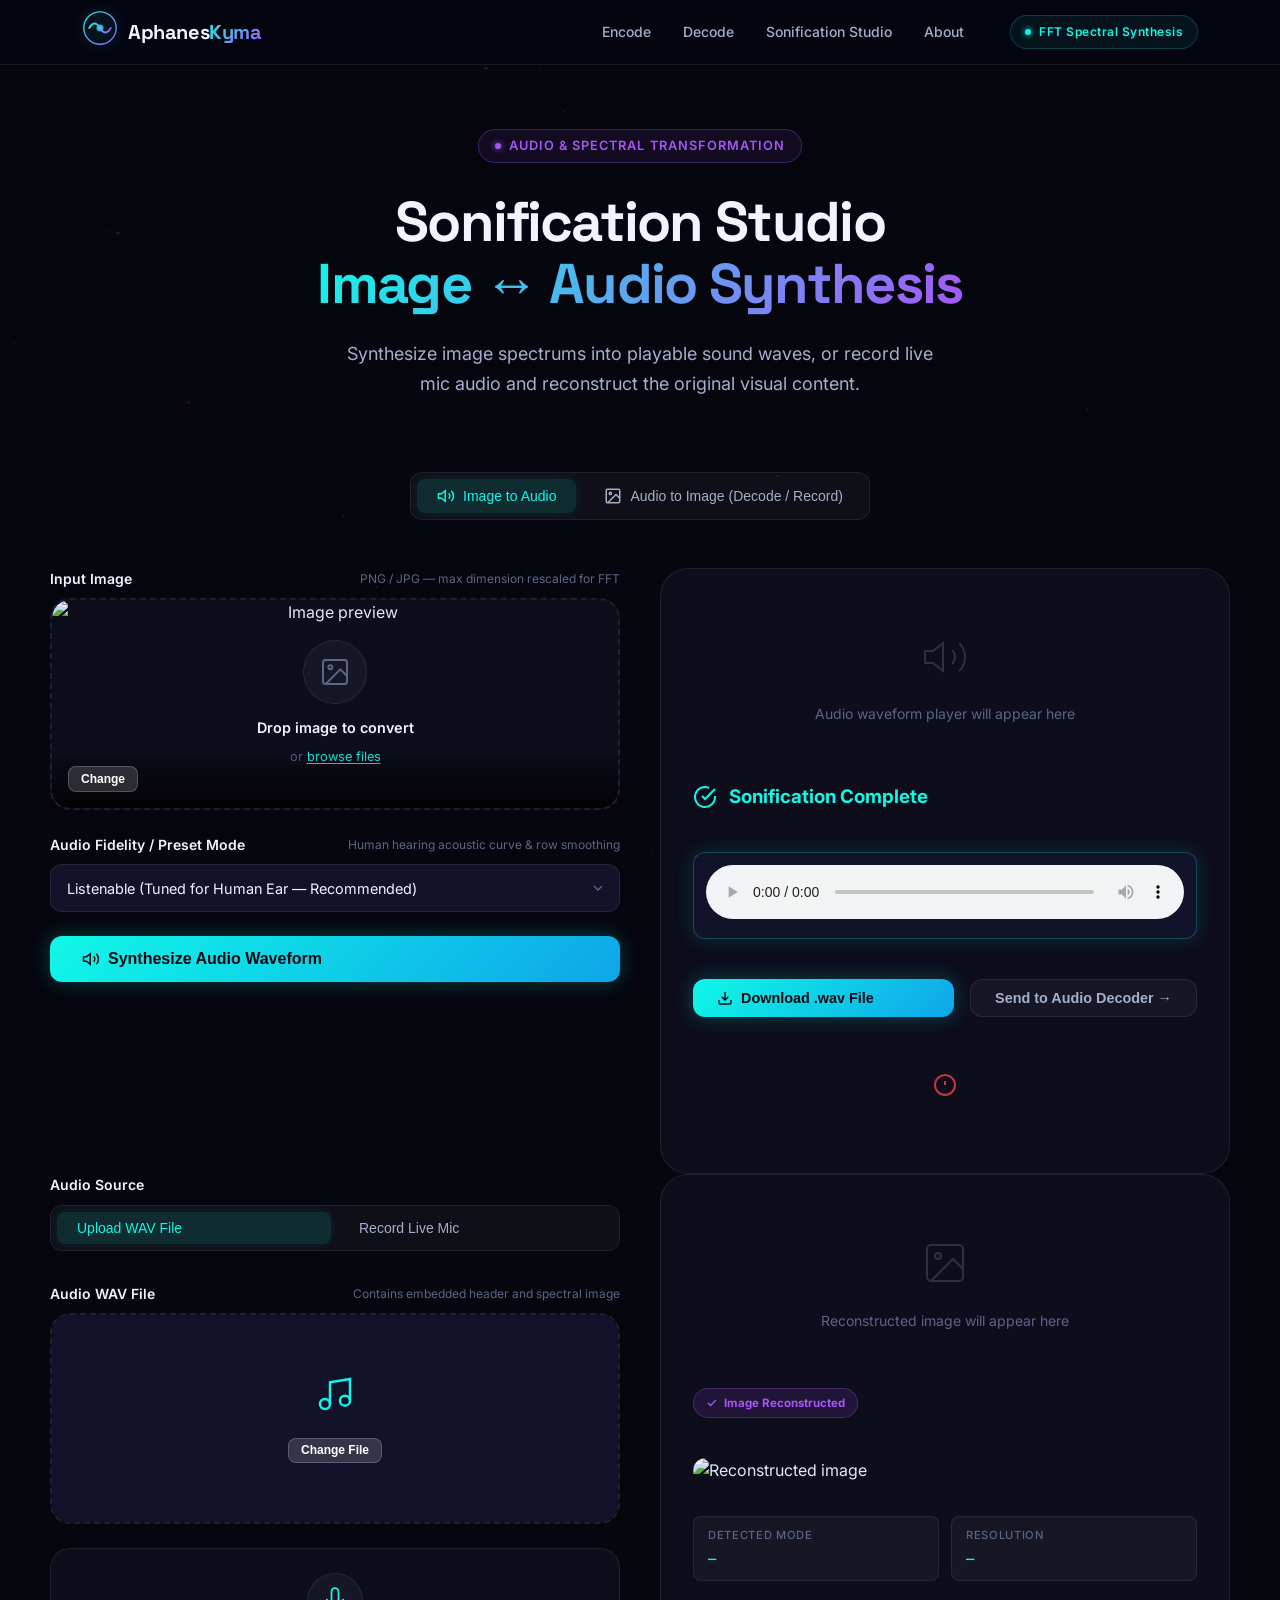
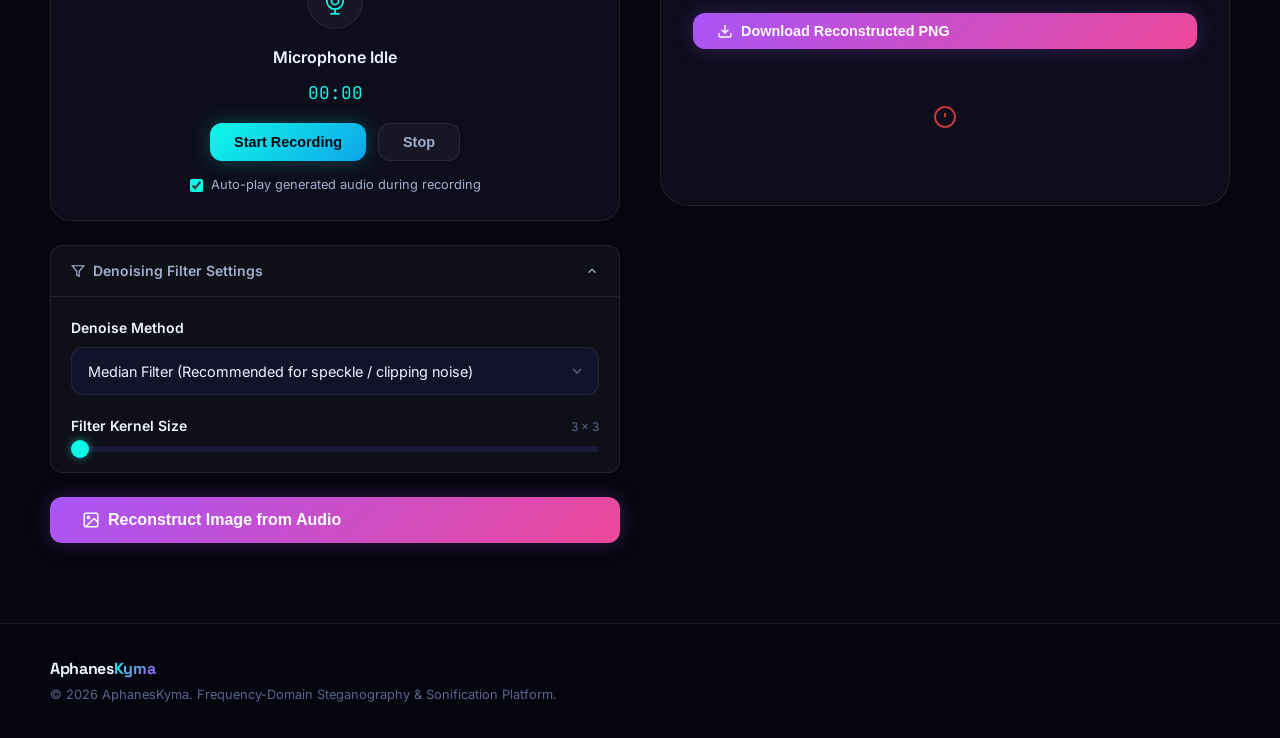
==== ui/sonification.html @ bf72fce4 "audio capture" ====
<!DOCTYPE html>
<html lang="en">
<head>
  <meta charset="UTF-8" />
  <meta name="viewport" content="width=device-width, initial-scale=1.0" />
  <title>AphanesKyma — Sonification Studio</title>
  <meta name="description" content="AphanesKyma Sonification Studio: Convert images to audio waveforms and reconstruct visual images from recorded or uploaded audio signals using spectral FFT." />
  <link rel="preconnect" href="https://fonts.googleapis.com" />
  <link rel="preconnect" href="https://fonts.gstatic.com" crossorigin />
  <link href="https://fonts.googleapis.com/css2?family=Inter:wght@300;400;500;600;700&family=Space+Grotesk:wght@400;500;600;700&family=JetBrains+Mono:wght@400;500&display=swap" rel="stylesheet" />
  <link rel="stylesheet" href="style.css" />
</head>
<body>

  <!-- ── Animated background canvas ── -->
  <canvas id="bg-canvas" aria-hidden="true"></canvas>

  <!-- ── Header / Nav ── -->
  <header class="site-header" role="banner">
    <div class="header-inner">
      <a href="index.html" class="brand" aria-label="AphanesKyma Home">
        <div class="brand-icon" aria-hidden="true">
          <svg viewBox="0 0 40 40" fill="none" xmlns="http://www.w3.org/2000/svg">
            <circle cx="20" cy="20" r="18" stroke="url(#grad1)" stroke-width="1.5"/>
            <path d="M8 20 Q14 10 20 20 Q26 30 32 20" stroke="url(#grad2)" stroke-width="2" stroke-linecap="round"/>
            <circle cx="20" cy="20" r="4" fill="url(#grad1)" opacity="0.9"/>
            <circle cx="20" cy="20" r="2" fill="#0ff8e7" opacity="0.6"/>
            <defs>
              <linearGradient id="grad1" x1="0" y1="0" x2="40" y2="40" gradientUnits="userSpaceOnUse">
                <stop offset="0%" stop-color="#0ff8e7"/>
                <stop offset="100%" stop-color="#a855f7"/>
              </linearGradient>
              <linearGradient id="grad2" x1="8" y1="20" x2="32" y2="20" gradientUnits="userSpaceOnUse">
                <stop offset="0%" stop-color="#0ff8e7"/>
                <stop offset="100%" stop-color="#a855f7"/>
              </linearGradient>
            </defs>
          </svg>
        </div>
        <span class="brand-name">Aphanes<span class="brand-accent">Kyma</span></span>
      </a>

      <nav class="nav-links" role="navigation" aria-label="Primary navigation">
        <a href="index.html#encode-section" id="nav-encode" class="nav-link">Encode</a>
        <a href="index.html#decode-section" id="nav-decode" class="nav-link">Decode</a>
        <a href="sonification.html" id="nav-convert" class="nav-link active">Sonification Studio</a>
        <a href="index.html#about-section" id="nav-about" class="nav-link">About</a>
      </nav>

      <div class="header-badge" aria-label="Audio engine badge">
        <span class="badge-dot" aria-hidden="true"></span>
        FFT Spectral Synthesis
      </div>
    </div>
  </header>

  <main id="main-content">

    <!-- ═══════════════════════════════════════
         HERO
    ═══════════════════════════════════════ -->
    <section class="hero-section" style="min-height: 40vh; padding: 4rem 2rem 2rem;">
      <div class="hero-content">
        <div class="hero-eyebrow">
          <span class="eyebrow-dot" aria-hidden="true"></span>
          Audio &amp; Spectral Transformation
        </div>
        <h1 class="hero-title" style="font-size: clamp(2rem, 5vw, 3.5rem);">
          Sonification Studio<br/>
          <span class="hero-title-gradient">Image <span style="font-family: sans-serif;">&harr;</span> Audio Synthesis</span>
        </h1>
        <p class="hero-subtitle" style="margin-bottom: 1.5rem;">
          Synthesize image spectrums into playable sound waves, or record live mic audio and reconstruct the original visual content.
        </p>
      </div>
    </section>

    <!-- ═══════════════════════════════════════
         STUDIO SECTION
    ═══════════════════════════════════════ -->
    <section class="studio-section" style="padding-top: 1rem;">
      <div class="section-container">
        
        <!-- Mode Tabs -->
        <div class="payload-switcher" role="tablist" aria-label="Sonification Mode" style="margin: 0 auto 3rem auto;">
          <button id="tab-img2audio" class="payload-tab active" role="tab" aria-selected="true" aria-controls="pane-img2audio">
            <svg width="18" height="18" viewBox="0 0 24 24" fill="none" stroke="currentColor" stroke-width="2" aria-hidden="true"><polygon points="11 5 6 9 2 9 2 15 6 15 11 19 11 5"/><path d="M15.54 8.46a5 5 0 0 1 0 7.07"/><path d="M19.07 4.93a10 10 0 0 1 0 14.14"/></svg>
            Image to Audio
          </button>
          <button id="tab-audio2img" class="payload-tab" role="tab" aria-selected="false" aria-controls="pane-audio2img">
            <svg width="18" height="18" viewBox="0 0 24 24" fill="none" stroke="currentColor" stroke-width="2" aria-hidden="true"><rect x="3" y="3" width="18" height="18" rx="2" ry="2"/><circle cx="8.5" cy="8.5" r="1.5"/><polyline points="21 15 16 10 5 21"/></svg>
            Audio to Image (Decode / Record)
          </button>
        </div>

        <!-- ═══════════════════════════════════════
             PANE 1: IMAGE TO AUDIO
        ═══════════════════════════════════════ -->
        <div id="pane-img2audio" class="payload-pane active">
          <div class="studio-grid">
            
            <!-- Left Inputs -->
            <div class="studio-inputs">
              <div class="field-group">
                <label class="field-label" for="son-image-input">
                  Input Image
                  <span class="field-hint">PNG / JPG — max dimension rescaled for FFT</span>
                </label>
                <div class="drop-zone" id="son-image-zone" role="button" tabindex="0">
                  <input type="file" id="son-image-input" accept="image/*" class="drop-input" aria-hidden="true" />
                  <div class="drop-idle" id="son-image-idle">
                    <div class="drop-icon">
                      <svg width="32" height="32" viewBox="0 0 24 24" fill="none" stroke="currentColor" stroke-width="1.5"><rect x="3" y="3" width="18" height="18" rx="2" ry="2"/><circle cx="8.5" cy="8.5" r="1.5"/><polyline points="21 15 16 10 5 21"/></svg>
                    </div>
                    <p class="drop-text">Drop image to convert</p>
                    <p class="drop-subtext">or <span class="drop-link">browse files</span></p>
                  </div>
                  <div class="drop-preview" id="son-image-preview" hidden>
                    <img id="son-image-img" alt="Image preview" />
                    <div class="preview-overlay">
                      <button class="preview-change" id="son-image-change" type="button">Change</button>
                      <div class="preview-info" id="son-image-info"></div>
                    </div>
                  </div>
                </div>
              </div>

              <!-- Preset selection dropdown -->
              <div class="field-group">
                <label class="field-label" for="son-audio-mode">
                  Audio Fidelity / Preset Mode
                  <span class="field-hint">Human hearing acoustic curve &amp; row smoothing</span>
                </label>
                <div class="select-wrapper">
                  <select id="son-audio-mode" class="field-select">
                    <option value="listenable" selected>Listenable (Tuned for Human Ear — Recommended)</option>
                    <option value="fidelity">Fidelity (Exact raw frequencies, higher noise)</option>
                    <option value="balanced">Balanced (Slight psychoacoustic smoothing)</option>
                    <option value="very_listenable">Very Listenable (Maximum smooth tone)</option>
                  </select>
                  <svg class="select-arrow" width="16" height="16" viewBox="0 0 24 24" fill="none" stroke="currentColor" stroke-width="2" aria-hidden="true"><polyline points="6 9 12 15 18 9"/></svg>
                </div>
              </div>

              <button class="btn btn-primary btn-large" id="son-encode-btn" type="button">
                <svg width="18" height="18" viewBox="0 0 24 24" fill="none" stroke="currentColor" stroke-width="2" aria-hidden="true"><polygon points="11 5 6 9 2 9 2 15 6 15 11 19 11 5"/><path d="M15.54 8.46a5 5 0 0 1 0 7.07"/><path d="M19.07 4.93a10 10 0 0 1 0 14.14"/></svg>
                Synthesize Audio Waveform
              </button>
            </div>

            <!-- Right Output -->
            <div class="studio-output">
              <div class="output-card" id="son-encode-card">
                <div class="output-placeholder" id="son-encode-placeholder">
                  <div class="placeholder-icon">
                    <svg width="48" height="48" viewBox="0 0 24 24" fill="none" stroke="currentColor" stroke-width="1" opacity="0.4"><polygon points="11 5 6 9 2 9 2 15 6 15 11 19 11 5"/><path d="M15.54 8.46a5 5 0 0 1 0 7.07"/><path d="M19.07 4.93a10 10 0 0 1 0 14.14"/></svg>
                  </div>
                  <p>Audio waveform player will appear here</p>
                </div>

                <div class="encode-result" id="son-encode-result" hidden style="width: 100%;">
                  <div class="success-header">
                    <svg class="success-icon" width="24" height="24" viewBox="0 0 24 24" fill="none" stroke="currentColor" stroke-width="2"><path d="M22 11.08V12a10 10 0 1 1-5.93-9.14"/><polyline points="22 4 12 14.01 9 11.01"/></svg>
                    <h3>Sonification Complete</h3>
                  </div>

                  <div class="audio-player-wrapper" style="margin: 1.5rem 0;">
                    <audio id="son-audio-player" controls style="width: 100%; outline: none; border-radius: 8px;"></audio>
                  </div>

                  <div style="display: flex; gap: 1rem; flex-wrap: wrap;">
                    <button class="btn btn-primary" id="son-audio-download" type="button" style="flex: 1;">
                      <svg width="16" height="16" viewBox="0 0 24 24" fill="none" stroke="currentColor" stroke-width="2"><path d="M21 15v4a2 2 0 0 1-2 2H5a2 2 0 0 1-2-2v-4"/><polyline points="7 10 12 15 17 10"/><line x1="12" y1="15" x2="12" y2="3"/></svg>
                      Download .wav File
                    </button>
                    <button class="btn btn-ghost" id="son-send-to-decode" type="button">
                      Send to Audio Decoder &rarr;
                    </button>
                  </div>
                </div>

                <div class="encode-error" id="son-encode-error" hidden role="alert">
                  <svg width="24" height="24" viewBox="0 0 24 24" fill="none" stroke="currentColor" stroke-width="2"><circle cx="12" cy="12" r="10"/><line x1="12" y1="8" x2="12" y2="12"/><line x1="12" y1="16" x2="12.01" y2="16"/></svg>
                  <p id="son-encode-error-msg"></p>
                </div>
              </div>
            </div>

          </div>
        </div>


        <!-- ═══════════════════════════════════════
             PANE 2: AUDIO TO IMAGE (DECODE & RECORD)
        ═══════════════════════════════════════ -->
        <div id="pane-audio2img" class="payload-pane" hidden>
          <div class="studio-grid">
            
            <!-- Left Inputs -->
            <div class="studio-inputs">
              
              <!-- Source Selection (File Upload vs Live Mic Record) -->
              <div class="field-group">
                <label class="field-label">Audio Source</label>
                <div class="payload-switcher" style="width: 100%; margin-bottom: 0.5rem;">
                  <button id="src-tab-file" class="payload-tab active" type="button" style="flex: 1;">Upload WAV File</button>
                  <button id="src-tab-mic" class="payload-tab" type="button" style="flex: 1;">Record Live Mic</button>
                </div>
              </div>

              <!-- Sub-pane: WAV File Upload -->
              <div id="src-pane-file" class="field-group">
                <label class="field-label" for="son-wav-input">
                  Audio WAV File
                  <span class="field-hint">Contains embedded header and spectral image</span>
                </label>
                <div class="drop-zone" id="son-wav-zone" role="button" tabindex="0">
                  <input type="file" id="son-wav-input" accept="audio/wav,audio/x-wav,audio/*" class="drop-input" aria-hidden="true" />
                  <div class="drop-idle" id="son-wav-idle">
                    <div class="drop-icon">
                      <svg width="32" height="32" viewBox="0 0 24 24" fill="none" stroke="currentColor" stroke-width="1.5"><path d="M9 18V5l12-2v13"/><circle cx="6" cy="18" r="3"/><circle cx="18" cy="16" r="3"/></svg>
                    </div>
                    <p class="drop-text">Drop WAV audio file here</p>
                    <p class="drop-subtext">or <span class="drop-link">browse files</span></p>
                  </div>
                  <div class="drop-preview" id="son-wav-preview" hidden style="justify-content: center; align-items: center; background: var(--bg-2);">
                    <div style="text-align: center; padding: 1.5rem;">
                      <svg width="40" height="40" viewBox="0 0 24 24" fill="none" stroke="var(--teal)" stroke-width="1.5"><path d="M9 18V5l12-2v13"/><circle cx="6" cy="18" r="3"/><circle cx="18" cy="16" r="3"/></svg>
                      <p id="son-wav-info" style="font-size: 0.9rem; font-weight: 600; margin-top: 0.5rem; color: var(--text-1);"></p>
                      <button class="preview-change" id="son-wav-change" type="button" style="margin-top: 0.5rem;">Change File</button>
                    </div>
                  </div>
                </div>
              </div>

              <!-- Sub-pane: Live Mic Recorder -->
              <div id="src-pane-mic" class="field-group" hidden>
                <div class="studio-panel" style="background: var(--bg-1); border: 1px solid var(--border); padding: 1.5rem; border-radius: var(--radius-lg); text-align: center;">
                  <div class="mic-status-icon" id="mic-status-icon" style="width: 56px; height: 56px; border-radius: 50%; background: var(--surface); border: 1px solid var(--border); margin: 0 auto 1rem; display: flex; align-items: center; justify-content: center; color: var(--teal);">
                    <svg width="28" height="28" viewBox="0 0 24 24" fill="none" stroke="currentColor" stroke-width="1.5"><path d="M12 1a3 3 0 0 0-3 3v8a3 3 0 0 0 6 0V4a3 3 0 0 0-3-3z"/><path d="M19 10v2a7 7 0 0 1-14 0v-2"/><line x1="12" y1="19" x2="12" y2="23"/><line x1="8" y1="23" x2="16" y2="23"/></svg>
                  </div>
                  <h4 id="mic-status-text" style="color: var(--text-1); font-size: 1rem; font-weight: 600;">Microphone Idle</h4>
                  <p id="mic-timer-text" style="font-family: 'JetBrains Mono', monospace; color: var(--teal); font-size: 1.1rem; margin: 0.5rem 0 1rem;">00:00</p>
                  
                  <div style="display: flex; gap: 0.75rem; justify-content: center; flex-wrap: wrap;">
                    <button class="btn btn-primary" id="btn-mic-record" type="button">Start Recording</button>
                    <button class="btn btn-ghost" id="btn-mic-stop" type="button" disabled>Stop</button>
                  </div>
                  
                  <label style="font-size: 0.8rem; color: var(--text-2); display: flex; align-items: center; gap: 0.5rem; justify-content: center; margin-top: 0.875rem; cursor: pointer;">
                    <input type="checkbox" id="chk-auto-play-source" checked style="accent-color: var(--teal);" />
                    Auto-play generated audio during recording
                  </label>
                  
                  <div id="mic-playback-wrap" hidden style="margin-top: 1.25rem;">
                    <p style="font-size: 0.8rem; color: var(--text-2); margin-bottom: 0.5rem;">Recorded Audio Preview:</p>
                    <audio id="mic-audio-preview" controls style="width: 100%; outline: none; border-radius: 8px;"></audio>

                    <!-- Audio Trimmer Controls -->
                    <div class="trimmer-panel" id="mic-trimmer-panel" style="margin-top: 1rem; background: var(--bg-2); border: 1px solid var(--border); border-radius: var(--radius-md); padding: 1rem; text-align: left;">
                      <div style="display: flex; justify-content: space-between; align-items: center; margin-bottom: 0.75rem;">
                        <span style="font-size: 0.85rem; font-weight: 600; color: var(--teal); display: flex; align-items: center; gap: 0.4rem;">
                          <svg width="14" height="14" viewBox="0 0 24 24" fill="none" stroke="currentColor" stroke-width="2"><circle cx="6" cy="6" r="3"/><circle cx="6" cy="18" r="3"/><line x1="20" y1="4" x2="8.12" y2="15.88"/><line x1="14.47" y1="14.48" x2="20" y2="20"/><line x1="8.12" y1="8.12" x2="12" y2="12"/></svg>
                          Audio Trimmer
                        </span>
                        <span id="trim-duration-badge" style="font-family: 'JetBrains Mono', monospace; font-size: 0.75rem; color: var(--text-2);">0.00s trimmed</span>
                      </div>

                      <div class="field-group" style="margin-bottom: 0.75rem;">
                        <label class="field-label" style="font-size: 0.75rem;">
                          Start Cutoff
                          <span class="field-hint" id="trim-start-display">0.00s</span>
                        </label>
                        <input type="range" id="trim-start-range" class="field-range" min="0" max="10" step="0.05" value="0" />
                      </div>

                      <div class="field-group">
                        <label class="field-label" style="font-size: 0.75rem;">
                          End Cutoff
                          <span class="field-hint" id="trim-end-display">0.00s</span>
                        </label>
                        <input type="range" id="trim-end-range" class="field-range" min="0" max="10" step="0.05" value="0" />
                      </div>
                    </div>
                  </div>
                </div>
              </div>

              <!-- Denoise settings -->
              <details class="advanced-panel" id="denoise-advanced" open>
                <summary class="advanced-toggle">
                  <svg width="14" height="14" viewBox="0 0 24 24" fill="none" stroke="currentColor" stroke-width="2"><polygon points="22 3 2 3 10 12.46 10 19 14 21 14 12.46 22 3"/></svg>
                  Denoising Filter Settings
                  <svg class="chevron" width="14" height="14" viewBox="0 0 24 24" fill="none" stroke="currentColor" stroke-width="2"><polyline points="6 9 12 15 18 9"/></svg>
                </summary>
                <div class="advanced-body">
                  <div class="field-group">
                    <label class="field-label" for="son-denoise-method">Denoise Method</label>
                    <div class="select-wrapper">
                      <select id="son-denoise-method" class="field-select">
                        <option value="median" selected>Median Filter (Recommended for speckle / clipping noise)</option>
                        <option value="spectral">2D DFT Spectral Low-Pass (Keeps low frequencies)</option>
                        <option value="blur">Box Blur (Averages neighbor pixels)</option>
                        <option value="none">None (Passthrough raw spectrum)</option>
                      </select>
                      <svg class="select-arrow" width="16" height="16" viewBox="0 0 24 24" fill="none" stroke="currentColor" stroke-width="2"><polyline points="6 9 12 15 18 9"/></svg>
                    </div>
                  </div>

                  <!-- Kernel size slider (median & blur) -->
                  <div class="field-group" id="group-kernel-size">
                    <label class="field-label" for="son-kernel-size">
                      Filter Kernel Size
                      <span class="field-hint" id="son-kernel-val">3 x 3</span>
                    </label>
                    <input type="range" id="son-kernel-size" class="field-range" min="3" max="9" step="2" value="3" />
                  </div>

                  <!-- Spectral keep fraction slider (spectral) -->
                  <div class="field-group" id="group-keep-fraction" style="display: none;">
                    <label class="field-label" for="son-keep-fraction">
                      Low-Pass Keep Fraction
                      <span class="field-hint" id="son-fraction-val">0.35</span>
                    </label>
                    <input type="range" id="son-keep-fraction" class="field-range" min="0.10" max="0.90" step="0.05" value="0.35" />
                  </div>
                </div>
              </details>

              <button class="btn btn-decode btn-large" id="son-decode-btn" type="button">
                <svg width="18" height="18" viewBox="0 0 24 24" fill="none" stroke="currentColor" stroke-width="2"><rect x="3" y="3" width="18" height="18" rx="2" ry="2"/><circle cx="8.5" cy="8.5" r="1.5"/><polyline points="21 15 16 10 5 21"/></svg>
                Reconstruct Image from Audio
              </button>
            </div>

            <!-- Right Output -->
            <div class="studio-output">
              <div class="output-card" id="son-decode-card">
                <div class="output-placeholder" id="son-decode-placeholder">
                  <div class="placeholder-icon">
                    <svg width="48" height="48" viewBox="0 0 24 24" fill="none" stroke="currentColor" stroke-width="1" opacity="0.4"><rect x="3" y="3" width="18" height="18" rx="2"/><circle cx="8.5" cy="8.5" r="1.5"/><polyline points="21 15 16 10 5 21"/></svg>
                  </div>
                  <p>Reconstructed image will appear here</p>
                </div>

                <div class="decode-result-image" id="son-decode-result" hidden style="width: 100%;">
                  <div class="reveal-header">
                    <div class="reveal-badge">
                      <svg width="12" height="12" viewBox="0 0 24 24" fill="none" stroke="currentColor" stroke-width="2.5"><path d="M20 6L9 17l-5-5"/></svg>
                      Image Reconstructed
                    </div>
                  </div>

                  <div style="position: relative; margin: 1rem 0;">
                    <img id="son-result-img" alt="Reconstructed image" class="result-image" />
                  </div>

                  <div class="result-metrics" role="list" aria-label="Reconstruction metrics" style="margin-bottom: 1rem;">
                    <div class="metric" role="listitem">
                      <span class="metric-label">Detected Mode</span>
                      <span class="metric-value" id="son-meta-mode">—</span>
                    </div>
                    <div class="metric" role="listitem">
                      <span class="metric-label">Resolution</span>
                      <span class="metric-value" id="son-meta-dims">—</span>
                    </div>
                  </div>

                  <button class="btn btn-decode" id="son-img-download" type="button" style="width: 100%;">
                    <svg width="16" height="16" viewBox="0 0 24 24" fill="none" stroke="currentColor" stroke-width="2"><path d="M21 15v4a2 2 0 0 1-2 2H5a2 2 0 0 1-2-2v-4"/><polyline points="7 10 12 15 17 10"/><line x1="12" y1="15" x2="12" y2="3"/></svg>
                    Download Reconstructed PNG
                  </button>
                </div>

                <div class="encode-error" id="son-decode-error" hidden role="alert">
                  <svg width="24" height="24" viewBox="0 0 24 24" fill="none" stroke="currentColor" stroke-width="2"><circle cx="12" cy="12" r="10"/><line x1="12" y1="8" x2="12" y2="12"/><line x1="12" y1="16" x2="12.01" y2="16"/></svg>
                  <p id="son-decode-error-msg"></p>
                </div>
              </div>
            </div>

          </div>
        </div>

      </div>
    </section>

  </main>

  <!-- ── Footer ── -->
  <footer class="site-footer" role="contentinfo">
    <div class="footer-inner">
      <div class="footer-brand">
        <span class="brand-name small">Aphanes<span class="brand-accent">Kyma</span></span>
        <p class="footer-copy">&copy; 2026 AphanesKyma. Frequency-Domain Steganography &amp; Sonification Platform.</p>
      </div>
    </div>
  </footer>

  <script src="app.js"></script>
  <script src="sonification.js"></script>
</body>
</html>
---- ui/style.css ----
/* ================================================================
   AphanesKyma — style.css
   Design system: dark glassmorphism, teal/purple gradient identity
   ================================================================ */

/* ── Reset & base ──────────────────────────────────────────────── */
*, *::before, *::after { box-sizing: border-box; margin: 0; padding: 0; }

html {
  scroll-behavior: smooth;
  font-size: 16px;
}

body {
  font-family: 'Inter', system-ui, sans-serif;
  background: #06060f;
  color: #e2e8f0;
  min-height: 100vh;
  overflow-x: hidden;
  line-height: 1.6;
}

/* ── Design tokens ─────────────────────────────────────────────── */
:root {
  /* Brand colours */
  --teal:          #0ff8e7;
  --teal-dim:      #0bccbe;
  --purple:        #a855f7;
  --purple-dim:    #7c3aed;
  --pink:          #ec4899;

  /* Neutrals */
  --bg-0:          #06060f;
  --bg-1:          #0d0d1c;
  --bg-2:          #12122b;
  --bg-3:          #1a1a38;
  --surface:       rgba(255,255,255,0.04);
  --surface-hover: rgba(255,255,255,0.07);
  --border:        rgba(255,255,255,0.08);
  --border-glow:   rgba(15,248,231,0.25);

  /* Text */
  --text-1: #f0f4ff;
  --text-2: #a3b0cc;
  --text-3: #5a6688;

  /* Gradients */
  --grad-brand:    linear-gradient(135deg, var(--teal), var(--purple));
  --grad-encode:   linear-gradient(135deg, #0ff8e7 0%, #0ea5e9 100%);
  --grad-decode:   linear-gradient(135deg, #a855f7 0%, #ec4899 100%);

  /* Shadows */
  --shadow-sm:     0 1px 3px rgba(0,0,0,0.4);
  --shadow-md:     0 4px 20px rgba(0,0,0,0.5);
  --shadow-lg:     0 8px 40px rgba(0,0,0,0.6);
  --glow-teal:     0 0 20px rgba(15,248,231,0.15);
  --glow-purple:   0 0 20px rgba(168,85,247,0.15);

  /* Layout */
  --container:     1180px;
  --radius-sm:     8px;
  --radius-md:     12px;
  --radius-lg:     20px;
  --radius-xl:     28px;

  /* Transitions */
  --ease:          cubic-bezier(0.4, 0, 0.2, 1);
  --spring:        cubic-bezier(0.34, 1.56, 0.64, 1);
}

/* ── Scrollbar ─────────────────────────────────────────────────── */
::-webkit-scrollbar { width: 6px; }
::-webkit-scrollbar-track { background: var(--bg-0); }
::-webkit-scrollbar-thumb { background: var(--bg-3); border-radius: 3px; }
::-webkit-scrollbar-thumb:hover { background: var(--purple-dim); }

/* ── Canvas background ─────────────────────────────────────────── */
#bg-canvas {
  position: fixed;
  inset: 0;
  width: 100%;
  height: 100%;
  z-index: 0;
  pointer-events: none;
  opacity: 0.35;
}

/* ── Utility ───────────────────────────────────────────────────── */
.sr-only {
  position: absolute;
  width: 1px; height: 1px;
  padding: 0; margin: -1px;
  overflow: hidden; clip: rect(0,0,0,0);
  white-space: nowrap; border: 0;
}

/* ════════════════════════════════════════════════════════════════
   HEADER
════════════════════════════════════════════════════════════════ */
.site-header {
  position: sticky;
  top: 0;
  z-index: 100;
  background: rgba(6,6,15,0.75);
  backdrop-filter: blur(20px) saturate(180%);
  -webkit-backdrop-filter: blur(20px) saturate(180%);
  border-bottom: 1px solid var(--border);
}

.header-inner {
  max-width: var(--container);
  margin: 0 auto;
  padding: 0 2rem;
  height: 64px;
  display: flex;
  align-items: center;
  gap: 2rem;
}

/* Brand */
.brand {
  display: flex;
  align-items: center;
  gap: 0.625rem;
  text-decoration: none;
  flex-shrink: 0;
}

.brand-icon svg {
  width: 36px;
  height: 36px;
  filter: drop-shadow(0 0 8px rgba(15,248,231,0.4));
  transition: filter 0.3s var(--ease);
}
.brand:hover .brand-icon svg {
  filter: drop-shadow(0 0 14px rgba(15,248,231,0.7));
}

.brand-name {
  font-family: 'Space Grotesk', sans-serif;
  font-size: 1.25rem;
  font-weight: 700;
  color: var(--text-1);
  letter-spacing: -0.02em;
}
.brand-name.small { font-size: 1rem; }
.brand-accent { background: var(--grad-brand); -webkit-background-clip: text; -webkit-text-fill-color: transparent; background-clip: text; }

/* Nav */
.nav-links {
  display: flex;
  align-items: center;
  gap: 0.25rem;
  margin-left: auto;
}

.nav-link {
  display: inline-flex;
  align-items: center;
  padding: 0.375rem 0.875rem;
  border-radius: var(--radius-sm);
  font-size: 0.875rem;
  font-weight: 500;
  color: var(--text-2);
  text-decoration: none;
  transition: color 0.2s, background 0.2s;
}
.nav-link:hover { color: var(--text-1); background: var(--surface-hover); }
.nav-link.active { color: var(--teal); background: rgba(15,248,231,0.08); }

/* Header badge */
.header-badge {
  display: flex;
  align-items: center;
  gap: 0.5rem;
  padding: 0.375rem 0.875rem;
  border: 1px solid rgba(15,248,231,0.2);
  border-radius: 100px;
  font-size: 0.75rem;
  font-weight: 600;
  color: var(--teal);
  background: rgba(15,248,231,0.06);
  flex-shrink: 0;
  letter-spacing: 0.04em;
}
.badge-dot {
  width: 6px;
  height: 6px;
  border-radius: 50%;
  background: var(--teal);
  box-shadow: 0 0 6px var(--teal);
  animation: pulse-dot 2s ease-in-out infinite;
}
@keyframes pulse-dot {
  0%, 100% { opacity: 1; transform: scale(1); }
  50% { opacity: 0.5; transform: scale(0.8); }
}

/* ════════════════════════════════════════════════════════════════
   HERO
════════════════════════════════════════════════════════════════ */
.hero-section {
  position: relative;
  z-index: 1;
  display: flex;
  flex-direction: column;
  align-items: center;
  text-align: center;
  padding: 6rem 2rem 4rem;
  overflow: hidden;
  min-height: 80vh;
  justify-content: center;
}

.hero-content { max-width: 800px; }

.hero-eyebrow {
  display: inline-flex;
  align-items: center;
  gap: 0.5rem;
  padding: 0.375rem 1rem;
  border-radius: 100px;
  border: 1px solid rgba(168,85,247,0.3);
  background: rgba(168,85,247,0.08);
  font-size: 0.8rem;
  font-weight: 600;
  letter-spacing: 0.08em;
  text-transform: uppercase;
  color: var(--purple);
  margin-bottom: 1.75rem;
}
.eyebrow-dot {
  width: 6px; height: 6px;
  border-radius: 50%;
  background: var(--purple);
  box-shadow: 0 0 6px var(--purple);
}

.hero-title {
  font-family: 'Space Grotesk', sans-serif;
  font-size: clamp(2.5rem, 6vw, 4.5rem);
  font-weight: 700;
  line-height: 1.1;
  letter-spacing: -0.03em;
  color: var(--text-1);
  margin-bottom: 1.5rem;
}
.hero-title-gradient {
  background: var(--grad-brand);
  -webkit-background-clip: text;
  -webkit-text-fill-color: transparent;
  background-clip: text;
}

.hero-subtitle {
  font-size: 1.125rem;
  color: var(--text-2);
  line-height: 1.7;
  margin-bottom: 2.5rem;
  max-width: 620px;
  margin-left: auto;
  margin-right: auto;
}

.hero-actions {
  display: flex;
  align-items: center;
  justify-content: center;
  gap: 1rem;
  flex-wrap: wrap;
  margin-bottom: 3.5rem;
}

.hero-stats {
  display: flex;
  align-items: center;
  justify-content: center;
  gap: 0;
  background: var(--surface);
  border: 1px solid var(--border);
  border-radius: var(--radius-lg);
  padding: 1rem 2rem;
  backdrop-filter: blur(12px);
  flex-wrap: wrap;
}
.stat-card {
  display: flex;
  flex-direction: column;
  align-items: center;
  padding: 0 2rem;
}
.stat-value {
  font-family: 'Space Grotesk', sans-serif;
  font-size: 1.375rem;
  font-weight: 700;
  background: var(--grad-brand);
  -webkit-background-clip: text;
  -webkit-text-fill-color: transparent;
  background-clip: text;
}
.stat-label {
  font-size: 0.75rem;
  color: var(--text-3);
  font-weight: 500;
  margin-top: 0.1rem;
  letter-spacing: 0.04em;
}
.stat-divider {
  width: 1px;
  height: 40px;
  background: var(--border);
}

.hero-wave {
  position: absolute;
  bottom: 0; left: 0; right: 0;
  height: 80px;
  opacity: 0.3;
}
.hero-wave svg { width: 100%; height: 100%; }

/* ════════════════════════════════════════════════════════════════
   BUTTONS
════════════════════════════════════════════════════════════════ */
.btn {
  display: inline-flex;
  align-items: center;
  gap: 0.5rem;
  padding: 0.625rem 1.5rem;
  border-radius: var(--radius-md);
  font-size: 0.9rem;
  font-weight: 600;
  cursor: pointer;
  text-decoration: none;
  border: none;
  transition: all 0.25s var(--ease);
  white-space: nowrap;
  position: relative;
  overflow: hidden;
}
.btn::before {
  content: '';
  position: absolute;
  inset: 0;
  background: rgba(255,255,255,0);
  transition: background 0.2s;
}
.btn:hover::before { background: rgba(255,255,255,0.08); }
.btn:active { transform: scale(0.97); }

.btn-primary {
  background: var(--grad-encode);
  color: #030810;
  box-shadow: 0 0 20px rgba(15,248,231,0.25);
}
.btn-primary:hover { box-shadow: 0 0 30px rgba(15,248,231,0.4), 0 4px 12px rgba(0,0,0,0.3); }

.btn-decode {
  background: var(--grad-decode);
  color: #fff;
  box-shadow: 0 0 20px rgba(168,85,247,0.25);
}
.btn-decode:hover { box-shadow: 0 0 30px rgba(168,85,247,0.4), 0 4px 12px rgba(0,0,0,0.3); }

.btn-ghost {
  background: var(--surface);
  border: 1px solid var(--border);
  color: var(--text-2);
}
.btn-ghost:hover { border-color: rgba(15,248,231,0.3); color: var(--text-1); }

.btn-large { padding: 0.875rem 2rem; font-size: 1rem; border-radius: var(--radius-md); }
.btn-large.w-full { width: 100%; justify-content: center; }

.btn-copy {
  display: inline-flex;
  align-items: center;
  gap: 0.375rem;
  padding: 0.375rem 0.75rem;
  border-radius: var(--radius-sm);
  border: 1px solid var(--border);
  background: var(--surface);
  color: var(--text-2);
  font-size: 0.8rem;
  font-weight: 500;
  cursor: pointer;
  transition: all 0.2s;
}
.btn-copy:hover { border-color: var(--teal); color: var(--teal); }

/* ════════════════════════════════════════════════════════════════
   STUDIO SECTIONS
════════════════════════════════════════════════════════════════ */
.studio-section {
  position: relative;
  z-index: 1;
  padding: 5rem 2rem;
}

.decode-bg {
  background: linear-gradient(180deg, transparent 0%, rgba(168,85,247,0.03) 50%, transparent 100%);
}

.section-container {
  max-width: var(--container);
  margin: 0 auto;
}

.section-header {
  margin-bottom: 3rem;
  max-width: 580px;
}
.section-header.centered {
  text-align: center;
  max-width: 680px;
  margin-left: auto;
  margin-right: auto;
}

.section-tag {
  display: inline-flex;
  align-items: center;
  gap: 0.4rem;
  padding: 0.3rem 0.875rem;
  border-radius: 100px;
  font-size: 0.75rem;
  font-weight: 700;
  letter-spacing: 0.08em;
  text-transform: uppercase;
  margin-bottom: 1rem;
}
.encode-tag { background: rgba(15,248,231,0.1); color: var(--teal); border: 1px solid rgba(15,248,231,0.2); }
.decode-tag { background: rgba(168,85,247,0.1); color: var(--purple); border: 1px solid rgba(168,85,247,0.2); }
.convert-tag { background: rgba(234,179,8,0.1); color: #eab308; border: 1px solid rgba(234,179,8,0.2); }
.about-tag  { background: rgba(236,72,153,0.1); color: var(--pink);   border: 1px solid rgba(236,72,153,0.2); }

.section-title {
  font-family: 'Space Grotesk', sans-serif;
  font-size: clamp(1.75rem, 4vw, 2.5rem);
  font-weight: 700;
  letter-spacing: -0.02em;
  color: var(--text-1);
  margin-bottom: 0.75rem;
  line-height: 1.2;
}

.section-desc {
  font-size: 1rem;
  color: var(--text-2);
  line-height: 1.7;
}

/* Payload type switcher */
.payload-switcher {
  display: flex;
  gap: 0.5rem;
  margin-bottom: 2.5rem;
  background: var(--surface);
  border: 1px solid var(--border);
  border-radius: var(--radius-md);
  padding: 0.375rem;
  width: fit-content;
}

.payload-tab {
  display: inline-flex;
  align-items: center;
  gap: 0.5rem;
  padding: 0.5rem 1.25rem;
  border-radius: var(--radius-sm);
  border: none;
  background: transparent;
  color: var(--text-2);
  font-size: 0.875rem;
  font-weight: 500;
  cursor: pointer;
  transition: all 0.25s var(--ease);
}
.payload-tab.active {
  background: rgba(15,248,231,0.12);
  color: var(--teal);
  box-shadow: 0 0 12px rgba(15,248,231,0.1);
}
.payload-tab:hover:not(.active) { color: var(--text-1); background: var(--surface-hover); }

/* Studio grid */
.studio-grid {
  display: grid;
  grid-template-columns: 1fr 1fr;
  gap: 2.5rem;
  align-items: start;
}

/* ════════════════════════════════════════════════════════════════
   FORM FIELDS
════════════════════════════════════════════════════════════════ */
.studio-inputs { display: flex; flex-direction: column; gap: 1.5rem; }

.field-group { display: flex; flex-direction: column; gap: 0.5rem; }

.field-label {
  display: flex;
  align-items: center;
  justify-content: space-between;
  font-size: 0.875rem;
  font-weight: 600;
  color: var(--text-1);
}

.field-hint {
  font-size: 0.75rem;
  font-weight: 400;
  color: var(--text-3);
}

.field-sr-desc { display: none; }

.field-input,
.field-textarea,
.field-select {
  width: 100%;
  background: var(--bg-2);
  border: 1px solid var(--border);
  border-radius: var(--radius-md);
  color: var(--text-1);
  font-family: inherit;
  font-size: 0.9rem;
  transition: border-color 0.2s, box-shadow 0.2s;
  outline: none;
}

.field-input {
  padding: 0.75rem 3rem 0.75rem 1rem;
  height: 48px;
}

.field-textarea {
  padding: 0.875rem 1rem;
  resize: vertical;
  min-height: 120px;
  line-height: 1.6;
}

.field-select {
  padding: 0.75rem 2.5rem 0.75rem 1rem;
  height: 48px;
  appearance: none;
  -webkit-appearance: none;
  cursor: pointer;
}

.field-input:focus,
.field-textarea:focus,
.field-select:focus {
  border-color: rgba(15,248,231,0.4);
  box-shadow: 0 0 0 3px rgba(15,248,231,0.08);
}

.field-input::placeholder,
.field-textarea::placeholder { color: var(--text-3); }

/* Select wrapper */
.select-wrapper { position: relative; }
.select-arrow {
  position: absolute;
  right: 0.875rem;
  top: 50%;
  transform: translateY(-50%);
  pointer-events: none;
  color: var(--text-3);
}

/* Password */
.password-wrapper { position: relative; }
.password-toggle {
  position: absolute;
  right: 0.75rem;
  top: 50%;
  transform: translateY(-50%);
  background: none;
  border: none;
  color: var(--text-3);
  cursor: pointer;
  padding: 4px;
  display: flex;
  align-items: center;
  transition: color 0.2s;
}
.password-toggle:hover { color: var(--teal); }

/* Password strength */
.strength-bar {
  height: 4px;
  background: var(--bg-3);
  border-radius: 2px;
  overflow: hidden;
  margin-top: 0.375rem;
}
.strength-fill {
  height: 100%;
  width: 0%;
  border-radius: 2px;
  transition: width 0.4s var(--ease), background 0.4s;
}
.strength-label { font-size: 0.72rem; color: var(--text-3); font-weight: 500; }

/* Range */
.field-range {
  width: 100%;
  appearance: none;
  height: 6px;
  background: var(--bg-3);
  border-radius: 3px;
  outline: none;
  cursor: pointer;
}
.field-range::-webkit-slider-thumb {
  appearance: none;
  width: 18px; height: 18px;
  border-radius: 50%;
  background: var(--teal);
  box-shadow: 0 0 8px rgba(15,248,231,0.5);
  cursor: grab;
  transition: box-shadow 0.2s;
}
.field-range::-webkit-slider-thumb:active { cursor: grabbing; box-shadow: 0 0 14px rgba(15,248,231,0.8); }

.range-labels {
  display: flex;
  justify-content: space-between;
  font-size: 0.7rem;
  color: var(--text-3);
  margin-top: 0.25rem;
}

/* ════════════════════════════════════════════════════════════════
   DROP ZONE
════════════════════════════════════════════════════════════════ */
.drop-zone {
  position: relative;
  border: 2px dashed var(--border);
  border-radius: var(--radius-lg);
  background: var(--bg-1);
  padding: 2.5rem 1.5rem;
  text-align: center;
  cursor: pointer;
  transition: border-color 0.25s, background 0.25s, box-shadow 0.25s;
  min-height: 160px;
  display: flex;
  align-items: center;
  justify-content: center;
  overflow: hidden;
}
.drop-zone:hover,
.drop-zone:focus-within,
.drop-zone.drag-over {
  border-color: rgba(15,248,231,0.5);
  background: rgba(15,248,231,0.03);
  box-shadow: 0 0 20px rgba(15,248,231,0.08) inset, var(--glow-teal);
}
.drop-zone.small { padding: 1.5rem 1rem; min-height: 120px; }

.drop-input {
  position: absolute;
  inset: 0;
  opacity: 0;
  cursor: pointer;
  width: 100%;
  height: 100%;
}

.drop-idle { display: flex; flex-direction: column; align-items: center; gap: 0.5rem; pointer-events: none; }

.drop-icon {
  width: 64px; height: 64px;
  border-radius: 50%;
  background: var(--surface);
  border: 1px solid var(--border);
  display: flex;
  align-items: center;
  justify-content: center;
  color: var(--text-3);
  margin-bottom: 0.25rem;
  transition: all 0.3s;
}
.drop-zone:hover .drop-icon {
  border-color: rgba(15,248,231,0.4);
  color: var(--teal);
  box-shadow: 0 0 16px rgba(15,248,231,0.2);
}
.drop-icon.small { width: 48px; height: 48px; }

.drop-text { font-size: 0.9rem; font-weight: 600; color: var(--text-1); }
.drop-text.small { font-size: 0.8rem; }
.drop-subtext { font-size: 0.8rem; color: var(--text-3); }
.drop-link { color: var(--teal); text-decoration: underline; text-underline-offset: 2px; }

/* Drop preview */
.drop-preview {
  position: absolute;
  inset: 0;
  display: flex;
  flex-direction: column;
}
.drop-preview img {
  width: 100%;
  height: 100%;
  object-fit: cover;
  border-radius: calc(var(--radius-lg) - 2px);
}
.drop-preview.small img { border-radius: calc(var(--radius-lg) - 2px); }

.preview-overlay {
  position: absolute;
  bottom: 0; left: 0; right: 0;
  background: linear-gradient(transparent, rgba(0,0,0,0.8));
  padding: 1rem;
  display: flex;
  align-items: flex-end;
  justify-content: space-between;
  border-radius: 0 0 calc(var(--radius-lg) - 2px) calc(var(--radius-lg) - 2px);
}

.preview-change {
  background: rgba(255,255,255,0.15);
  border: 1px solid rgba(255,255,255,0.2);
  color: #fff;
  font-size: 0.75rem;
  font-weight: 600;
  padding: 0.3rem 0.75rem;
  border-radius: var(--radius-sm);
  cursor: pointer;
  transition: background 0.2s;
}
.preview-change:hover { background: rgba(255,255,255,0.25); }

.preview-info { font-size: 0.7rem; color: rgba(255,255,255,0.6); font-family: 'JetBrains Mono', monospace; }

/* ════════════════════════════════════════════════════════════════
   ADVANCED PANEL
════════════════════════════════════════════════════════════════ */
.advanced-panel {
  border: 1px solid var(--border);
  border-radius: var(--radius-md);
  background: var(--surface);
  overflow: hidden;
}

.advanced-toggle {
  display: flex;
  align-items: center;
  gap: 0.5rem;
  padding: 0.875rem 1.25rem;
  cursor: pointer;
  font-size: 0.875rem;
  font-weight: 600;
  color: var(--text-2);
  list-style: none;
  transition: color 0.2s;
  user-select: none;
}
.advanced-toggle::-webkit-details-marker { display: none; }
.advanced-toggle:hover { color: var(--text-1); }
.chevron { margin-left: auto; transition: transform 0.3s var(--ease); }
.advanced-panel[open] .chevron { transform: rotate(180deg); }

.advanced-body {
  padding: 1.25rem;
  border-top: 1px solid var(--border);
  display: flex;
  flex-direction: column;
  gap: 1.25rem;
}

/* Payload pane */
.payload-pane { display: flex; flex-direction: column; gap: 1rem; }

/* ════════════════════════════════════════════════════════════════
   OUTPUT CARD
════════════════════════════════════════════════════════════════ */
.studio-output { position: sticky; top: 80px; }

.output-card {
  background: var(--bg-1);
  border: 1px solid var(--border);
  border-radius: var(--radius-xl);
  min-height: 420px;
  display: flex;
  flex-direction: column;
  align-items: center;
  justify-content: center;
  padding: 2rem;
  gap: 1.5rem;
  position: relative;
  overflow: hidden;
}

.output-placeholder {
  display: flex;
  flex-direction: column;
  align-items: center;
  gap: 1rem;
  color: var(--text-3);
  font-size: 0.875rem;
  text-align: center;
  padding: 2rem;
}

/* Pipeline */
.pipeline {
  width: 100%;
  display: flex;
  flex-direction: column;
  gap: 0;
}

.pipeline-step {
  display: flex;
  align-items: center;
  gap: 1rem;
  padding: 0.75rem 0;
  position: relative;
}
.pipeline-step:not(:last-child)::after {
  content: '';
  position: absolute;
  left: 9px;
  top: calc(50% + 9px);
  width: 2px;
  height: calc(100% - 18px);
  background: var(--border);
}
.pipeline-step.done::after { background: rgba(15,248,231,0.3); }

.pipe-dot {
  width: 20px; height: 20px;
  border-radius: 50%;
  border: 2px solid var(--border);
  background: var(--bg-2);
  flex-shrink: 0;
  transition: all 0.3s;
  position: relative;
  z-index: 1;
}
.pipeline-step.active .pipe-dot {
  border-color: var(--teal);
  background: rgba(15,248,231,0.1);
  box-shadow: 0 0 10px rgba(15,248,231,0.4);
  animation: spin-dot 1s linear infinite;
}
.pipeline-step.done .pipe-dot {
  border-color: var(--teal);
  background: var(--teal);
}
.pipeline-step.done .pipe-dot::after {
  content: '';
  position: absolute;
  inset: 3px;
  background: url("data:image/svg+xml,%3Csvg xmlns='http://www.w3.org/2000/svg' viewBox='0 0 24 24' fill='none' stroke='%23030810' stroke-width='3'%3E%3Cpolyline points='20 6 9 17 4 12'/%3E%3C/svg%3E") center/12px no-repeat;
}
.pipeline-step.error .pipe-dot { border-color: #ef4444; background: rgba(239,68,68,0.1); }

@keyframes spin-dot {
  0% { box-shadow: 0 0 0 0 rgba(15,248,231,0.5); }
  50% { box-shadow: 0 0 14px 4px rgba(15,248,231,0.3); }
  100% { box-shadow: 0 0 0 0 rgba(15,248,231,0.0); }
}

.pipe-body { display: flex; flex-direction: column; }
.pipe-label { font-size: 0.875rem; font-weight: 600; color: var(--text-1); }
.pipe-status { font-size: 0.75rem; color: var(--text-3); font-family: 'JetBrains Mono', monospace; min-height: 1em; }
.pipeline-step.done .pipe-label { color: var(--teal); }
.pipeline-step.error .pipe-label { color: #ef4444; }
.pipeline-step.error .pipe-status { color: #ef4444; }

/* Result */
.encode-result, .decode-result-text, .decode-result-image {
  width: 100%;
  display: flex;
  flex-direction: column;
  gap: 1rem;
  animation: fade-in 0.4s var(--ease);
}

@keyframes fade-in {
  from { opacity: 0; transform: translateY(10px); }
  to   { opacity: 1; transform: translateY(0); }
}

.result-image-wrap { position: relative; border-radius: var(--radius-lg); overflow: hidden; }
.result-image { width: 100%; border-radius: var(--radius-lg); display: block; max-height: 300px; object-fit: cover; }

.result-badge {
  position: absolute;
  top: 1rem; right: 1rem;
  background: rgba(15,248,231,0.15);
  border: 1px solid rgba(15,248,231,0.4);
  color: var(--teal);
  font-size: 0.72rem;
  font-weight: 700;
  padding: 0.3rem 0.75rem;
  border-radius: 100px;
  display: flex;
  align-items: center;
  gap: 0.375rem;
  backdrop-filter: blur(8px);
}

.result-metrics {
  display: grid;
  grid-template-columns: 1fr 1fr;
  gap: 0.75rem;
}
.metric {
  background: var(--surface);
  border: 1px solid var(--border);
  border-radius: var(--radius-sm);
  padding: 0.625rem 0.875rem;
  display: flex;
  flex-direction: column;
  gap: 0.2rem;
}
.metric-label { font-size: 0.7rem; color: var(--text-3); font-weight: 500; text-transform: uppercase; letter-spacing: 0.06em; }
.metric-value { font-family: 'JetBrains Mono', monospace; font-size: 0.875rem; color: var(--teal); font-weight: 500; }

/* Reveal */
.reveal-header {
  display: flex;
  align-items: center;
  justify-content: space-between;
  margin-bottom: 0.5rem;
}
.reveal-badge {
  display: inline-flex;
  align-items: center;
  gap: 0.375rem;
  background: rgba(168,85,247,0.12);
  border: 1px solid rgba(168,85,247,0.3);
  color: var(--purple);
  font-size: 0.72rem;
  font-weight: 700;
  padding: 0.3rem 0.75rem;
  border-radius: 100px;
}
.reveal-message {
  background: var(--bg-2);
  border: 1px solid var(--border);
  border-radius: var(--radius-md);
  padding: 1rem 1.25rem;
  font-family: 'JetBrains Mono', monospace;
  font-size: 0.875rem;
  color: var(--text-1);
  line-height: 1.7;
  white-space: pre-wrap;
  word-break: break-word;
  max-height: 300px;
  overflow-y: auto;
}

/* Error */
.encode-error {
  display: flex;
  flex-direction: column;
  align-items: center;
  gap: 0.75rem;
  text-align: center;
  padding: 2rem;
  color: #ef4444;
  animation: fade-in 0.3s var(--ease);
}
.encode-error svg { opacity: 0.8; }
.encode-error p { font-size: 0.875rem; line-height: 1.6; }

/* ════════════════════════════════════════════════════════════════
   ABOUT SECTION
════════════════════════════════════════════════════════════════ */
.about-section {
  position: relative;
  z-index: 1;
  padding: 6rem 2rem;
  background: linear-gradient(180deg, transparent 0%, rgba(168,85,247,0.04) 40%, transparent 100%);
}

/* Pipeline diagram */
.pipeline-diagram {
  display: flex;
  align-items: flex-start;
  justify-content: center;
  gap: 0;
  flex-wrap: wrap;
  margin: 3.5rem auto;
  max-width: 900px;
}

.diag-step {
  display: flex;
  flex-direction: column;
  align-items: center;
  text-align: center;
  flex: 1;
  min-width: 160px;
  max-width: 200px;
  padding: 1rem 0.5rem;
}

.diag-icon {
  width: 72px; height: 72px;
  border-radius: 50%;
  display: flex;
  align-items: center;
  justify-content: center;
  margin-bottom: 1rem;
  border: 1px solid transparent;
  position: relative;
}
.diag-icon::before {
  content: '';
  position: absolute;
  inset: -1px;
  border-radius: 50%;
  padding: 1px;
  background: var(--grad-brand);
  -webkit-mask: linear-gradient(#fff 0 0) content-box, linear-gradient(#fff 0 0);
  -webkit-mask-composite: xor;
  mask-composite: exclude;
}
.encode-icon  { background: rgba(15,248,231,0.08);  color: var(--teal);   }
.crypto-icon  { background: rgba(168,85,247,0.08); color: var(--purple); }
.dct-icon     { background: rgba(14,165,233,0.08);  color: #0ea5e9;       }
.output-icon  { background: rgba(236,72,153,0.08);  color: var(--pink);   }

.diag-title {
  font-family: 'Space Grotesk', sans-serif;
  font-size: 0.95rem;
  font-weight: 700;
  color: var(--text-1);
  margin-bottom: 0.5rem;
}
.diag-desc {
  font-size: 0.8rem;
  color: var(--text-2);
  line-height: 1.6;
}

.diag-arrow {
  display: flex;
  align-items: center;
  padding-top: 2.25rem;
  color: var(--text-3);
  flex-shrink: 0;
}

/* Feature cards */
.feature-grid {
  display: grid;
  grid-template-columns: repeat(auto-fit, minmax(240px, 1fr));
  gap: 1.5rem;
  margin-top: 1rem;
}

.feature-card {
  background: var(--bg-1);
  border: 1px solid var(--border);
  border-radius: var(--radius-lg);
  padding: 1.75rem;
  transition: border-color 0.3s, transform 0.3s var(--spring), box-shadow 0.3s;
}
.feature-card:hover {
  border-color: rgba(15,248,231,0.25);
  transform: translateY(-4px);
  box-shadow: var(--shadow-md), 0 0 30px rgba(15,248,231,0.07);
}
.feature-icon {
  width: 48px; height: 48px;
  background: var(--surface);
  border: 1px solid var(--border);
  border-radius: var(--radius-sm);
  display: flex;
  align-items: center;
  justify-content: center;
  color: var(--teal);
  margin-bottom: 1rem;
}
.feature-card h3 {
  font-family: 'Space Grotesk', sans-serif;
  font-size: 1rem;
  font-weight: 700;
  color: var(--text-1);
  margin-bottom: 0.5rem;
}
.feature-card p { font-size: 0.85rem; color: var(--text-2); line-height: 1.65; }

/* ════════════════════════════════════════════════════════════════
   FOOTER
════════════════════════════════════════════════════════════════ */
.site-footer {
  position: relative;
  z-index: 1;
  border-top: 1px solid var(--border);
  background: rgba(6,6,15,0.8);
  padding: 2rem;
}
.footer-inner {
  max-width: var(--container);
  margin: 0 auto;
  display: flex;
  align-items: center;
  justify-content: space-between;
  gap: 1rem;
  flex-wrap: wrap;
}
.footer-brand { display: flex; flex-direction: column; gap: 0.25rem; }
.footer-brand p { font-size: 0.8rem; color: var(--text-3); }
.footer-note {
  display: flex;
  align-items: center;
  gap: 1rem;
  font-size: 0.8rem;
  color: var(--text-3);
}
.footer-magic {
  font-family: 'JetBrains Mono', monospace;
  background: rgba(15,248,231,0.08);
  border: 1px solid rgba(15,248,231,0.2);
  color: var(--teal);
  padding: 0.2rem 0.6rem;
  border-radius: var(--radius-sm);
  font-size: 0.75rem;
}

/* ════════════════════════════════════════════════════════════════
   TOAST
════════════════════════════════════════════════════════════════ */
.toast-container {
  position: fixed;
  bottom: 2rem;
  right: 2rem;
  z-index: 999;
  display: flex;
  flex-direction: column;
  gap: 0.75rem;
  pointer-events: none;
}
.toast {
  display: flex;
  align-items: center;
  gap: 0.75rem;
  padding: 0.875rem 1.25rem;
  border-radius: var(--radius-md);
  backdrop-filter: blur(20px);
  border: 1px solid var(--border);
  font-size: 0.875rem;
  font-weight: 500;
  color: var(--text-1);
  max-width: 320px;
  animation: toast-in 0.35s var(--spring), toast-out 0.35s var(--ease) 3s forwards;
  pointer-events: auto;
}
.toast.success { background: rgba(15,248,231,0.12); border-color: rgba(15,248,231,0.3); }
.toast.error   { background: rgba(239,68,68,0.12);  border-color: rgba(239,68,68,0.3); color: #fca5a5; }
.toast.info    { background: rgba(168,85,247,0.12); border-color: rgba(168,85,247,0.3); }

@keyframes toast-in {
  from { opacity: 0; transform: translateX(100px) scale(0.95); }
  to   { opacity: 1; transform: translateX(0) scale(1); }
}
@keyframes toast-out {
  from { opacity: 1; transform: translateX(0); }
  to   { opacity: 0; transform: translateX(100px); }
}

/* ════════════════════════════════════════════════════════════════
   RESPONSIVE
════════════════════════════════════════════════════════════════ */
@media (max-width: 900px) {
  .studio-grid { grid-template-columns: 1fr; }
  .studio-output { position: static; }
  .pipeline-diagram { flex-direction: column; align-items: center; }
  .diag-arrow { transform: rotate(90deg); padding-top: 0; }
  .header-badge { display: none; }
}

@media (max-width: 640px) {
  .header-inner { padding: 0 1rem; gap: 1rem; }
  .hero-section { padding: 4rem 1.25rem 3rem; }
  .studio-section { padding: 3.5rem 1.25rem; }
  .stat-card { padding: 0 1rem; }
  .hero-stats { padding: 0.875rem 0.5rem; }
  .feature-grid { grid-template-columns: 1fr; }
  .result-metrics { grid-template-columns: 1fr 1fr; }
}

/* ════════════════════════════════════════════════════════════════
   SONIFICATION STUDIO CUSTOM STYLES
════════════════════════════════════════════════════════════════ */
.success-header {
  display: flex;
  align-items: center;
  gap: 0.75rem;
  color: var(--teal);
}

.audio-player-wrapper {
  background: var(--bg-2);
  border: 1px solid var(--border-glow);
  padding: 0.75rem;
  border-radius: var(--radius-md);
  box-shadow: var(--glow-teal);
}

.mic-recording-pulse {
  animation: mic-pulse 1.5s ease-in-out infinite;
}

@keyframes mic-pulse {
  0% { box-shadow: 0 0 0 0 rgba(15,248,231,0.6); }
  70% { box-shadow: 0 0 0 15px rgba(15,248,231,0); }
  100% { box-shadow: 0 0 0 0 rgba(15,248,231,0); }
}
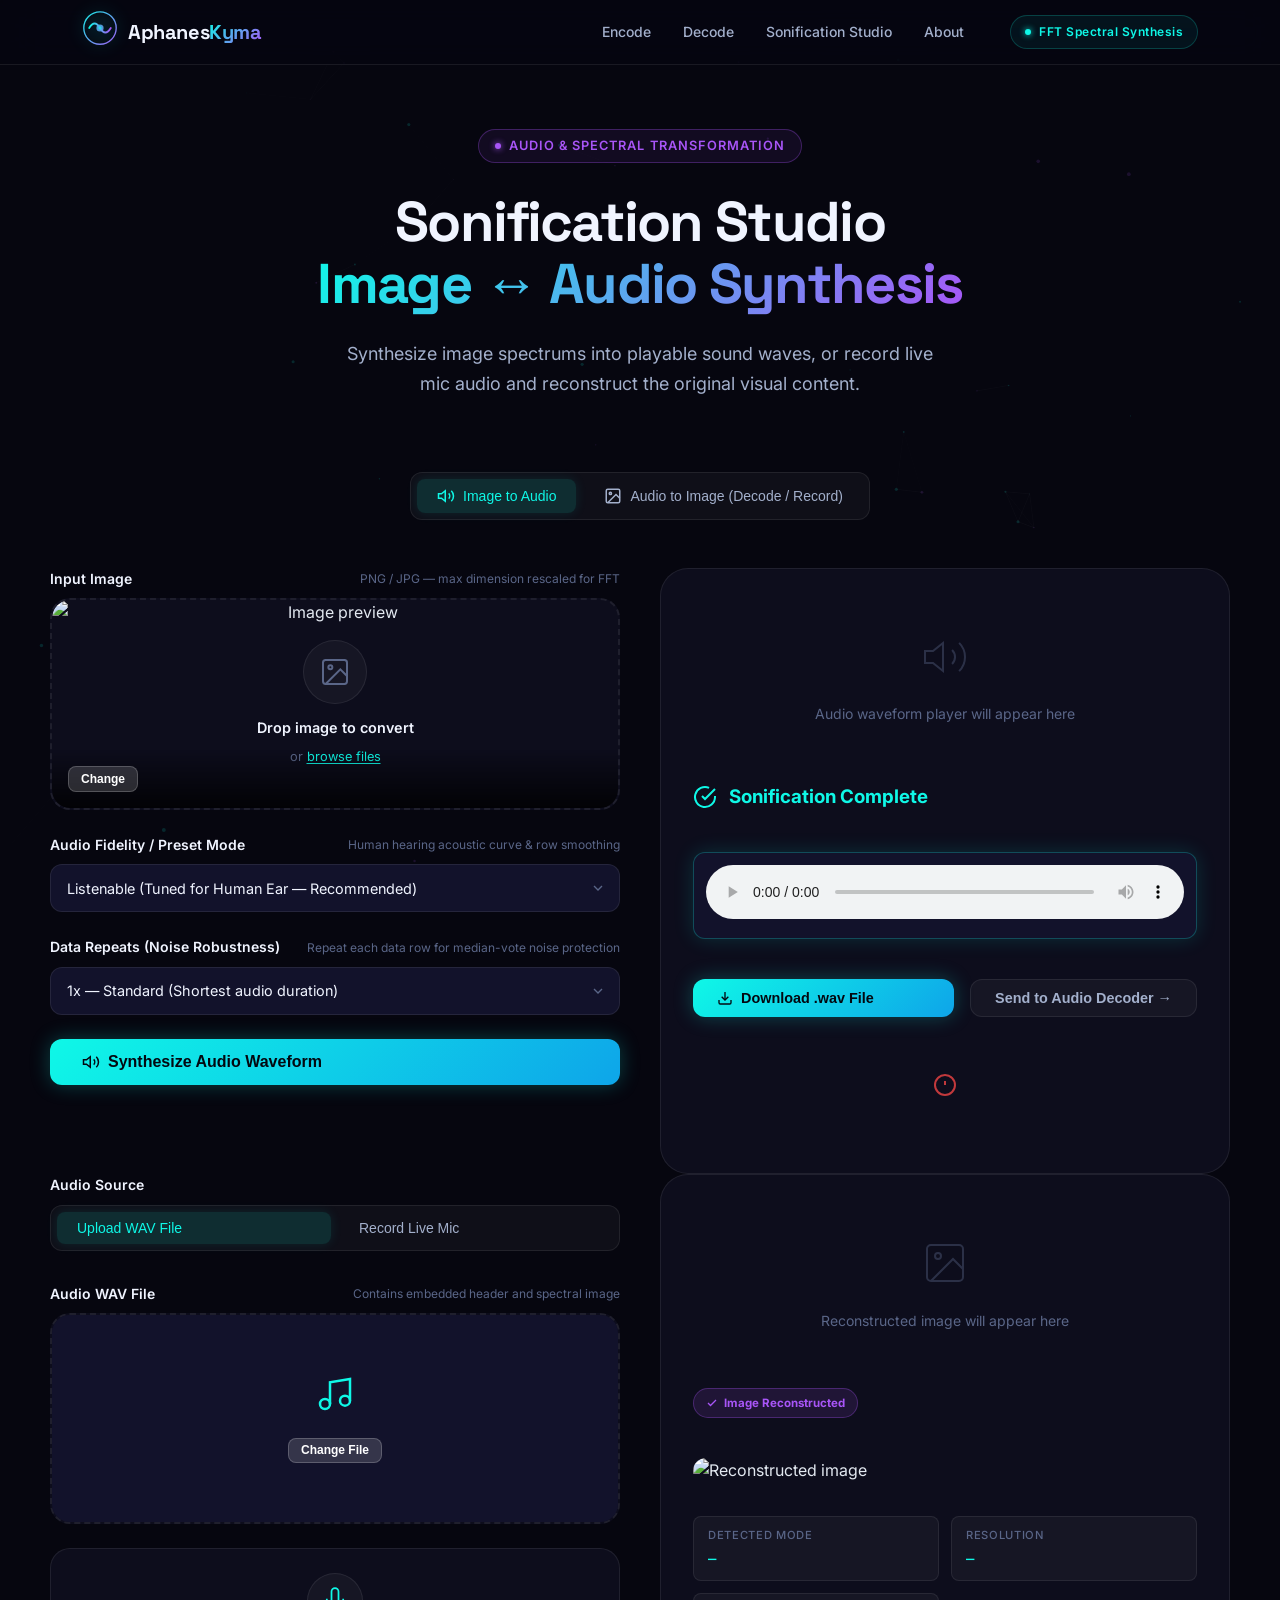
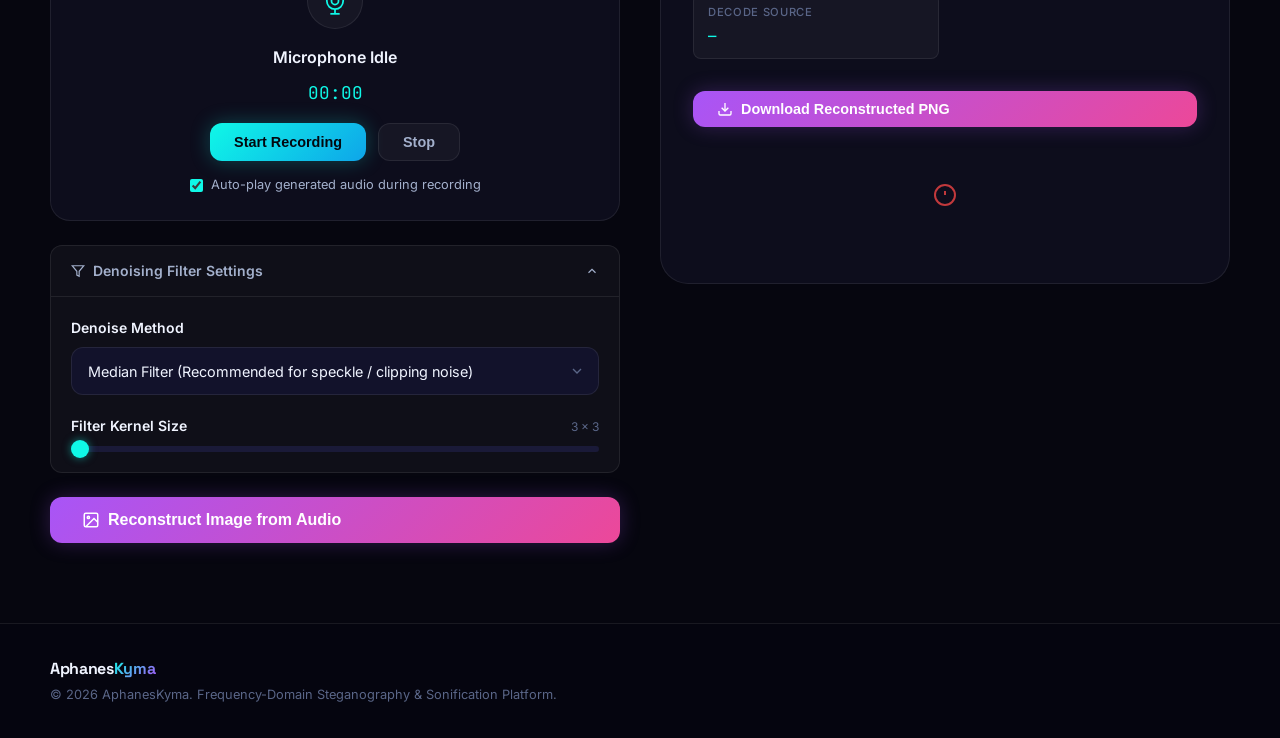
==== commit dff3b471: "fallback and add data repeat" ====
--- a/ui/sonification.html
+++ b/ui/sonification.html
@@ -142,6 +142,23 @@
                 </div>
               </div>
 
+              <!-- Data Repeats / Robustness dropdown -->
+              <div class="field-group">
+                <label class="field-label" for="son-data-repeats">
+                  Data Repeats (Noise Robustness)
+                  <span class="field-hint">Repeat each data row for median-vote noise protection</span>
+                </label>
+                <div class="select-wrapper">
+                  <select id="son-data-repeats" class="field-select">
+                    <option value="1" selected>1x — Standard (Shortest audio duration)</option>
+                    <option value="2">2x — Enhanced (Doubled noise &amp; drop resilience)</option>
+                    <option value="3">3x — High Robustness (Recommended for acoustic speakers/mic)</option>
+                    <option value="5">5x — Maximum Redundancy (High noise environments)</option>
+                  </select>
+                  <svg class="select-arrow" width="16" height="16" viewBox="0 0 24 24" fill="none" stroke="currentColor" stroke-width="2" aria-hidden="true"><polyline points="6 9 12 15 18 9"/></svg>
+                </div>
+              </div>
+
               <button class="btn btn-primary btn-large" id="son-encode-btn" type="button">
                 <svg width="18" height="18" viewBox="0 0 24 24" fill="none" stroke="currentColor" stroke-width="2" aria-hidden="true"><polygon points="11 5 6 9 2 9 2 15 6 15 11 19 11 5"/><path d="M15.54 8.46a5 5 0 0 1 0 7.07"/><path d="M19.07 4.93a10 10 0 0 1 0 14.14"/></svg>
                 Synthesize Audio Waveform
@@ -364,6 +381,10 @@
                       <span class="metric-label">Resolution</span>
                       <span class="metric-value" id="son-meta-dims">—</span>
                     </div>
+                    <div class="metric" role="listitem">
+                      <span class="metric-label">Decode Source</span>
+                      <span class="metric-value" id="son-meta-source">—</span>
+                    </div>
                   </div>
 
                   <button class="btn btn-decode" id="son-img-download" type="button" style="width: 100%;">
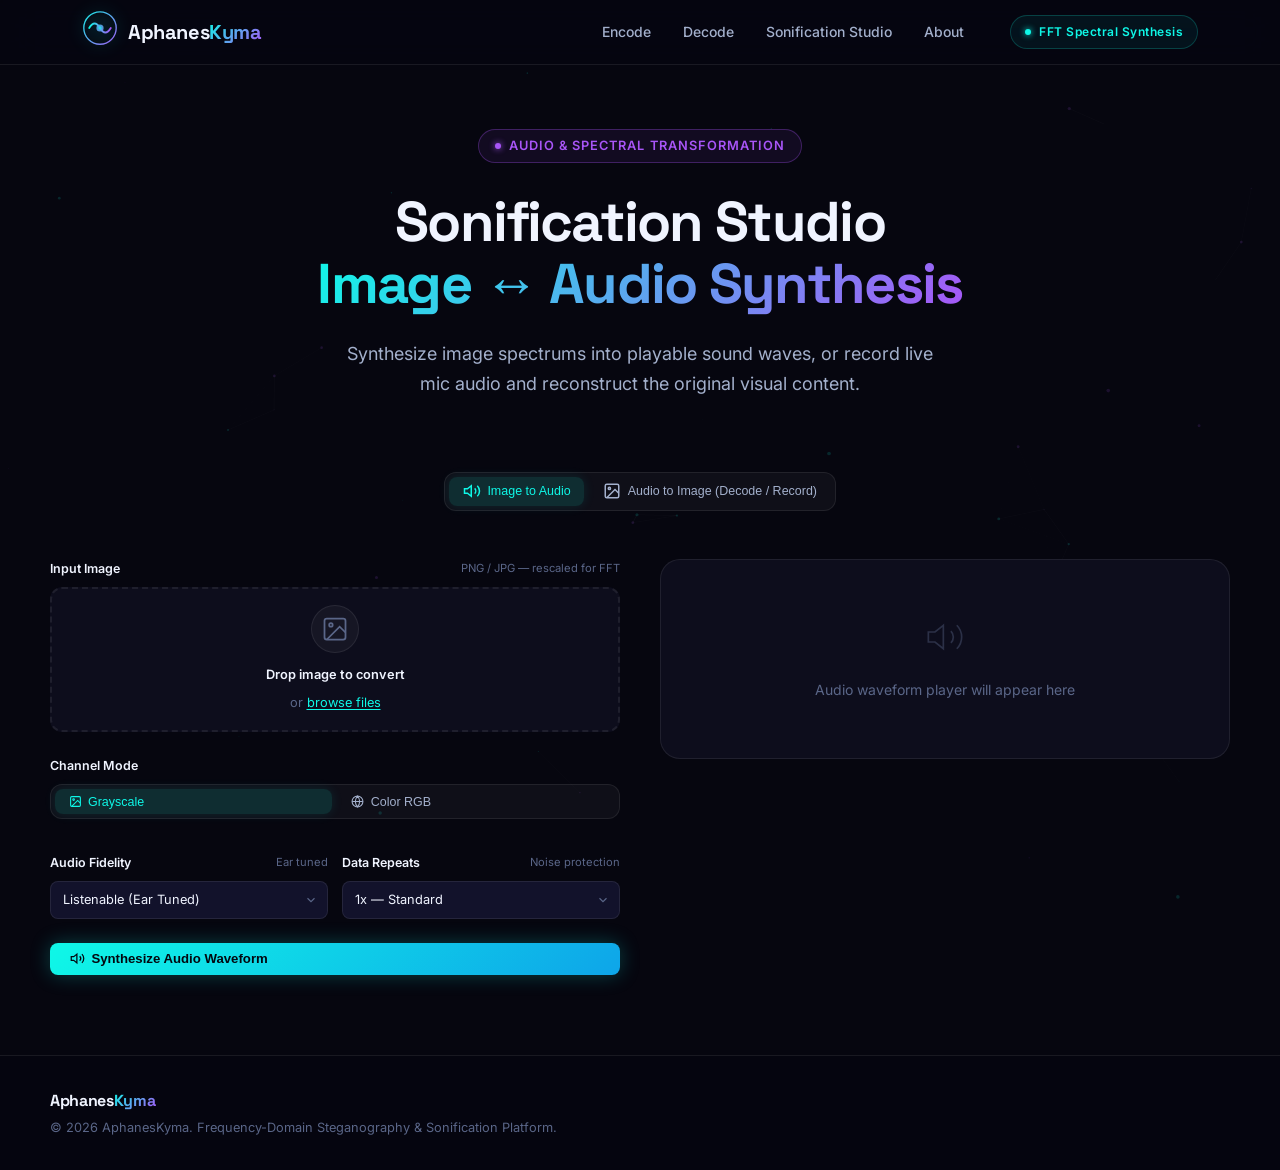
==== commit bc246c8a: "..." ====
--- a/ui/sonification.html
+++ b/ui/sonification.html
@@ -104,15 +104,15 @@
               <div class="field-group">
                 <label class="field-label" for="son-image-input">
                   Input Image
-                  <span class="field-hint">PNG / JPG — max dimension rescaled for FFT</span>
+                  <span class="field-hint">PNG / JPG — rescaled for FFT</span>
                 </label>
-                <div class="drop-zone" id="son-image-zone" role="button" tabindex="0">
+                <div class="drop-zone small" id="son-image-zone" role="button" tabindex="0">
                   <input type="file" id="son-image-input" accept="image/*" class="drop-input" aria-hidden="true" />
                   <div class="drop-idle" id="son-image-idle">
-                    <div class="drop-icon">
-                      <svg width="32" height="32" viewBox="0 0 24 24" fill="none" stroke="currentColor" stroke-width="1.5"><rect x="3" y="3" width="18" height="18" rx="2" ry="2"/><circle cx="8.5" cy="8.5" r="1.5"/><polyline points="21 15 16 10 5 21"/></svg>
-                    </div>
-                    <p class="drop-text">Drop image to convert</p>
+                    <div class="drop-icon small">
+                      <svg width="28" height="28" viewBox="0 0 24 24" fill="none" stroke="currentColor" stroke-width="1.5"><rect x="3" y="3" width="18" height="18" rx="2" ry="2"/><circle cx="8.5" cy="8.5" r="1.5"/><polyline points="21 15 16 10 5 21"/></svg>
+                    </div>
+                    <p class="drop-text small">Drop image to convert</p>
                     <p class="drop-subtext">or <span class="drop-link">browse files</span></p>
                   </div>
                   <div class="drop-preview" id="son-image-preview" hidden>
@@ -125,42 +125,76 @@
                 </div>
               </div>
 
-              <!-- Preset selection dropdown -->
-              <div class="field-group">
-                <label class="field-label" for="son-audio-mode">
-                  Audio Fidelity / Preset Mode
-                  <span class="field-hint">Human hearing acoustic curve &amp; row smoothing</span>
+              <!-- Color / Grayscale mode toggle -->
+              <div class="field-group" style="margin-bottom: 0.6rem;">
+                <label class="field-label">Channel Mode</label>
+                <div class="payload-switcher" style="width:100%; margin-bottom:0;" role="group" aria-label="Channel mode">
+                  <button id="enc-mode-gray" class="payload-tab active" type="button" style="flex:1;">
+                    <svg width="13" height="13" viewBox="0 0 24 24" fill="none" stroke="currentColor" stroke-width="2" aria-hidden="true"><rect x="3" y="3" width="18" height="18" rx="2"/><circle cx="8.5" cy="8.5" r="1.5"/><polyline points="21 15 16 10 5 21"/></svg>
+                    Grayscale
+                  </button>
+                  <button id="enc-mode-color" class="payload-tab" type="button" style="flex:1;">
+                    <svg width="13" height="13" viewBox="0 0 24 24" fill="none" stroke="currentColor" stroke-width="2" aria-hidden="true"><circle cx="12" cy="12" r="10"/><path d="M12 2a15.3 15.3 0 0 1 4 10 15.3 15.3 0 0 1-4 10 15.3 15.3 0 0 1-4-10 15.3 15.3 0 0 1 4-10z"/><line x1="2" y1="12" x2="22" y2="12"/></svg>
+                    Color RGB
+                  </button>
+                </div>
+              </div>
+
+              <!-- Side-by-side Configuration Sub-modules -->
+              <div class="config-row">
+                <!-- Preset selection dropdown -->
+                <div class="field-group">
+                  <label class="field-label" for="son-audio-mode">
+                    Audio Fidelity
+                    <span class="field-hint">Ear tuned</span>
+                  </label>
+                  <div class="select-wrapper">
+                    <select id="son-audio-mode" class="field-select">
+                      <option value="listenable" selected>Listenable (Ear Tuned)</option>
+                      <option value="fidelity">Fidelity (Raw Freqs)</option>
+                      <option value="balanced">Balanced (Smooth)</option>
+                      <option value="very_listenable">Very Listenable (Max)</option>
+                    </select>
+                    <svg class="select-arrow" width="14" height="14" viewBox="0 0 24 24" fill="none" stroke="currentColor" stroke-width="2" aria-hidden="true"><polyline points="6 9 12 15 18 9"/></svg>
+                  </div>
+                </div>
+
+                <!-- Data Repeats / Robustness dropdown -->
+                <div class="field-group">
+                  <label class="field-label" for="son-data-repeats">
+                    Data Repeats
+                    <span class="field-hint">Noise protection</span>
+                  </label>
+                  <div class="select-wrapper">
+                    <select id="son-data-repeats" class="field-select">
+                      <option value="1" selected>1x — Standard</option>
+                      <option value="2">2x — Enhanced</option>
+                      <option value="3">3x — High Robustness</option>
+                      <option value="5">5x — Max Redundancy</option>
+                    </select>
+                    <svg class="select-arrow" width="14" height="14" viewBox="0 0 24 24" fill="none" stroke="currentColor" stroke-width="2" aria-hidden="true"><polyline points="6 9 12 15 18 9"/></svg>
+                  </div>
+                </div>
+              </div>
+
+              <!-- Chroma subsample (color mode only) -->
+              <div class="field-group" id="enc-chroma-group" hidden>
+                <label class="field-label" for="son-chroma-subsample">
+                  Chroma Subsample
+                  <span class="field-hint">Cb/Cr resolution</span>
                 </label>
                 <div class="select-wrapper">
-                  <select id="son-audio-mode" class="field-select">
-                    <option value="listenable" selected>Listenable (Tuned for Human Ear — Recommended)</option>
-                    <option value="fidelity">Fidelity (Exact raw frequencies, higher noise)</option>
-                    <option value="balanced">Balanced (Slight psychoacoustic smoothing)</option>
-                    <option value="very_listenable">Very Listenable (Maximum smooth tone)</option>
+                  <select id="son-chroma-subsample" class="field-select">
+                    <option value="2" selected>2× — Half (recommended)</option>
+                    <option value="1">1× — Full (3× audio length)</option>
+                    <option value="4">4× — Quarter (fastest)</option>
                   </select>
-                  <svg class="select-arrow" width="16" height="16" viewBox="0 0 24 24" fill="none" stroke="currentColor" stroke-width="2" aria-hidden="true"><polyline points="6 9 12 15 18 9"/></svg>
-                </div>
-              </div>
-
-              <!-- Data Repeats / Robustness dropdown -->
-              <div class="field-group">
-                <label class="field-label" for="son-data-repeats">
-                  Data Repeats (Noise Robustness)
-                  <span class="field-hint">Repeat each data row for median-vote noise protection</span>
-                </label>
-                <div class="select-wrapper">
-                  <select id="son-data-repeats" class="field-select">
-                    <option value="1" selected>1x — Standard (Shortest audio duration)</option>
-                    <option value="2">2x — Enhanced (Doubled noise &amp; drop resilience)</option>
-                    <option value="3">3x — High Robustness (Recommended for acoustic speakers/mic)</option>
-                    <option value="5">5x — Maximum Redundancy (High noise environments)</option>
-                  </select>
-                  <svg class="select-arrow" width="16" height="16" viewBox="0 0 24 24" fill="none" stroke="currentColor" stroke-width="2" aria-hidden="true"><polyline points="6 9 12 15 18 9"/></svg>
+                  <svg class="select-arrow" width="14" height="14" viewBox="0 0 24 24" fill="none" stroke="currentColor" stroke-width="2" aria-hidden="true"><polyline points="6 9 12 15 18 9"/></svg>
                 </div>
               </div>
 
               <button class="btn btn-primary btn-large" id="son-encode-btn" type="button">
-                <svg width="18" height="18" viewBox="0 0 24 24" fill="none" stroke="currentColor" stroke-width="2" aria-hidden="true"><polygon points="11 5 6 9 2 9 2 15 6 15 11 19 11 5"/><path d="M15.54 8.46a5 5 0 0 1 0 7.07"/><path d="M19.07 4.93a10 10 0 0 1 0 14.14"/></svg>
+                <svg width="15" height="15" viewBox="0 0 24 24" fill="none" stroke="currentColor" stroke-width="2" aria-hidden="true"><polygon points="11 5 6 9 2 9 2 15 6 15 11 19 11 5"/><path d="M15.54 8.46a5 5 0 0 1 0 7.07"/><path d="M19.07 4.93a10 10 0 0 1 0 14.14"/></svg>
                 Synthesize Audio Waveform
               </button>
             </div>
@@ -170,34 +204,34 @@
               <div class="output-card" id="son-encode-card">
                 <div class="output-placeholder" id="son-encode-placeholder">
                   <div class="placeholder-icon">
-                    <svg width="48" height="48" viewBox="0 0 24 24" fill="none" stroke="currentColor" stroke-width="1" opacity="0.4"><polygon points="11 5 6 9 2 9 2 15 6 15 11 19 11 5"/><path d="M15.54 8.46a5 5 0 0 1 0 7.07"/><path d="M19.07 4.93a10 10 0 0 1 0 14.14"/></svg>
+                    <svg width="40" height="40" viewBox="0 0 24 24" fill="none" stroke="currentColor" stroke-width="1" opacity="0.4"><polygon points="11 5 6 9 2 9 2 15 6 15 11 19 11 5"/><path d="M15.54 8.46a5 5 0 0 1 0 7.07"/><path d="M19.07 4.93a10 10 0 0 1 0 14.14"/></svg>
                   </div>
                   <p>Audio waveform player will appear here</p>
                 </div>
 
                 <div class="encode-result" id="son-encode-result" hidden style="width: 100%;">
                   <div class="success-header">
-                    <svg class="success-icon" width="24" height="24" viewBox="0 0 24 24" fill="none" stroke="currentColor" stroke-width="2"><path d="M22 11.08V12a10 10 0 1 1-5.93-9.14"/><polyline points="22 4 12 14.01 9 11.01"/></svg>
-                    <h3>Sonification Complete</h3>
-                  </div>
-
-                  <div class="audio-player-wrapper" style="margin: 1.5rem 0;">
-                    <audio id="son-audio-player" controls style="width: 100%; outline: none; border-radius: 8px;"></audio>
-                  </div>
-
-                  <div style="display: flex; gap: 1rem; flex-wrap: wrap;">
+                    <svg class="success-icon" width="20" height="20" viewBox="0 0 24 24" fill="none" stroke="currentColor" stroke-width="2"><path d="M22 11.08V12a10 10 0 1 1-5.93-9.14"/><polyline points="22 4 12 14.01 9 11.01"/></svg>
+                    <h3 style="font-size: 1rem;">Sonification Complete</h3>
+                  </div>
+
+                  <div class="audio-player-wrapper" style="margin: 1rem 0;">
+                    <audio id="son-audio-player" controls style="width: 100%; outline: none; border-radius: 6px;"></audio>
+                  </div>
+
+                  <div style="display: flex; gap: 0.75rem; flex-wrap: wrap;">
                     <button class="btn btn-primary" id="son-audio-download" type="button" style="flex: 1;">
-                      <svg width="16" height="16" viewBox="0 0 24 24" fill="none" stroke="currentColor" stroke-width="2"><path d="M21 15v4a2 2 0 0 1-2 2H5a2 2 0 0 1-2-2v-4"/><polyline points="7 10 12 15 17 10"/><line x1="12" y1="15" x2="12" y2="3"/></svg>
-                      Download .wav File
+                      <svg width="14" height="14" viewBox="0 0 24 24" fill="none" stroke="currentColor" stroke-width="2"><path d="M21 15v4a2 2 0 0 1-2 2H5a2 2 0 0 1-2-2v-4"/><polyline points="7 10 12 15 17 10"/><line x1="12" y1="15" x2="12" y2="3"/></svg>
+                      Download .wav
                     </button>
                     <button class="btn btn-ghost" id="son-send-to-decode" type="button">
-                      Send to Audio Decoder &rarr;
+                      Send to Decoder &rarr;
                     </button>
                   </div>
                 </div>
 
                 <div class="encode-error" id="son-encode-error" hidden role="alert">
-                  <svg width="24" height="24" viewBox="0 0 24 24" fill="none" stroke="currentColor" stroke-width="2"><circle cx="12" cy="12" r="10"/><line x1="12" y1="8" x2="12" y2="12"/><line x1="12" y1="16" x2="12.01" y2="16"/></svg>
+                  <svg width="20" height="20" viewBox="0 0 24 24" fill="none" stroke="currentColor" stroke-width="2"><circle cx="12" cy="12" r="10"/><line x1="12" y1="8" x2="12" y2="12"/><line x1="12" y1="16" x2="12.01" y2="16"/></svg>
                   <p id="son-encode-error-msg"></p>
                 </div>
               </div>
@@ -215,11 +249,26 @@
             
             <!-- Left Inputs -->
             <div class="studio-inputs">
-              
+
+              <!-- Color / Grayscale mode toggle -->
+              <div class="field-group" style="margin-bottom: 0.6rem;">
+                <label class="field-label">Channel Mode</label>
+                <div class="payload-switcher" style="width:100%; margin-bottom:0;" role="group" aria-label="Decode channel mode">
+                  <button id="dec-mode-gray" class="payload-tab active" type="button" style="flex:1;">
+                    <svg width="13" height="13" viewBox="0 0 24 24" fill="none" stroke="currentColor" stroke-width="2" aria-hidden="true"><rect x="3" y="3" width="18" height="18" rx="2"/><circle cx="8.5" cy="8.5" r="1.5"/><polyline points="21 15 16 10 5 21"/></svg>
+                    Grayscale
+                  </button>
+                  <button id="dec-mode-color" class="payload-tab" type="button" style="flex:1;">
+                    <svg width="13" height="13" viewBox="0 0 24 24" fill="none" stroke="currentColor" stroke-width="2" aria-hidden="true"><circle cx="12" cy="12" r="10"/><path d="M12 2a15.3 15.3 0 0 1 4 10 15.3 15.3 0 0 1-4 10 15.3 15.3 0 0 1-4-10 15.3 15.3 0 0 1 4-10z"/><line x1="2" y1="12" x2="22" y2="12"/></svg>
+                    Color RGB
+                  </button>
+                </div>
+              </div>
+
               <!-- Source Selection (File Upload vs Live Mic Record) -->
               <div class="field-group">
                 <label class="field-label">Audio Source</label>
-                <div class="payload-switcher" style="width: 100%; margin-bottom: 0.5rem;">
+                <div class="payload-switcher" style="width: 100%; margin-bottom: 0.25rem;">
                   <button id="src-tab-file" class="payload-tab active" type="button" style="flex: 1;">Upload WAV File</button>
                   <button id="src-tab-mic" class="payload-tab" type="button" style="flex: 1;">Record Live Mic</button>
                 </div>
@@ -229,22 +278,22 @@
               <div id="src-pane-file" class="field-group">
                 <label class="field-label" for="son-wav-input">
                   Audio WAV File
-                  <span class="field-hint">Contains embedded header and spectral image</span>
+                  <span class="field-hint">Contains spectral image</span>
                 </label>
-                <div class="drop-zone" id="son-wav-zone" role="button" tabindex="0">
+                <div class="drop-zone small" id="son-wav-zone" role="button" tabindex="0">
                   <input type="file" id="son-wav-input" accept="audio/wav,audio/x-wav,audio/*" class="drop-input" aria-hidden="true" />
                   <div class="drop-idle" id="son-wav-idle">
-                    <div class="drop-icon">
-                      <svg width="32" height="32" viewBox="0 0 24 24" fill="none" stroke="currentColor" stroke-width="1.5"><path d="M9 18V5l12-2v13"/><circle cx="6" cy="18" r="3"/><circle cx="18" cy="16" r="3"/></svg>
-                    </div>
-                    <p class="drop-text">Drop WAV audio file here</p>
+                    <div class="drop-icon small">
+                      <svg width="28" height="28" viewBox="0 0 24 24" fill="none" stroke="currentColor" stroke-width="1.5"><path d="M9 18V5l12-2v13"/><circle cx="6" cy="18" r="3"/><circle cx="18" cy="16" r="3"/></svg>
+                    </div>
+                    <p class="drop-text small">Drop WAV audio file here</p>
                     <p class="drop-subtext">or <span class="drop-link">browse files</span></p>
                   </div>
                   <div class="drop-preview" id="son-wav-preview" hidden style="justify-content: center; align-items: center; background: var(--bg-2);">
-                    <div style="text-align: center; padding: 1.5rem;">
-                      <svg width="40" height="40" viewBox="0 0 24 24" fill="none" stroke="var(--teal)" stroke-width="1.5"><path d="M9 18V5l12-2v13"/><circle cx="6" cy="18" r="3"/><circle cx="18" cy="16" r="3"/></svg>
-                      <p id="son-wav-info" style="font-size: 0.9rem; font-weight: 600; margin-top: 0.5rem; color: var(--text-1);"></p>
-                      <button class="preview-change" id="son-wav-change" type="button" style="margin-top: 0.5rem;">Change File</button>
+                    <div style="text-align: center; padding: 1rem;">
+                      <svg width="32" height="32" viewBox="0 0 24 24" fill="none" stroke="var(--teal)" stroke-width="1.5"><path d="M9 18V5l12-2v13"/><circle cx="6" cy="18" r="3"/><circle cx="18" cy="16" r="3"/></svg>
+                      <p id="son-wav-info" style="font-size: 0.8rem; font-weight: 600; margin-top: 0.25rem; color: var(--text-1);"></p>
+                      <button class="preview-change" id="son-wav-change" type="button" style="margin-top: 0.25rem;">Change File</button>
                     </div>
                   </div>
                 </div>
@@ -252,51 +301,53 @@
 
               <!-- Sub-pane: Live Mic Recorder -->
               <div id="src-pane-mic" class="field-group" hidden>
-                <div class="studio-panel" style="background: var(--bg-1); border: 1px solid var(--border); padding: 1.5rem; border-radius: var(--radius-lg); text-align: center;">
-                  <div class="mic-status-icon" id="mic-status-icon" style="width: 56px; height: 56px; border-radius: 50%; background: var(--surface); border: 1px solid var(--border); margin: 0 auto 1rem; display: flex; align-items: center; justify-content: center; color: var(--teal);">
-                    <svg width="28" height="28" viewBox="0 0 24 24" fill="none" stroke="currentColor" stroke-width="1.5"><path d="M12 1a3 3 0 0 0-3 3v8a3 3 0 0 0 6 0V4a3 3 0 0 0-3-3z"/><path d="M19 10v2a7 7 0 0 1-14 0v-2"/><line x1="12" y1="19" x2="12" y2="23"/><line x1="8" y1="23" x2="16" y2="23"/></svg>
-                  </div>
-                  <h4 id="mic-status-text" style="color: var(--text-1); font-size: 1rem; font-weight: 600;">Microphone Idle</h4>
-                  <p id="mic-timer-text" style="font-family: 'JetBrains Mono', monospace; color: var(--teal); font-size: 1.1rem; margin: 0.5rem 0 1rem;">00:00</p>
+                <div class="studio-panel" style="background: var(--bg-1); border: 1px solid var(--border); padding: 1rem; border-radius: var(--radius-md); text-align: center;">
+                  <div class="mic-status-icon" id="mic-status-icon" style="width: 44px; height: 44px; border-radius: 50%; background: var(--surface); border: 1px solid var(--border); margin: 0 auto 0.5rem; display: flex; align-items: center; justify-content: center; color: var(--teal);">
+                    <svg width="22" height="22" viewBox="0 0 24 24" fill="none" stroke="currentColor" stroke-width="1.5"><path d="M12 1a3 3 0 0 0-3 3v8a3 3 0 0 0 6 0V4a3 3 0 0 0-3-3z"/><path d="M19 10v2a7 7 0 0 1-14 0v-2"/><line x1="12" y1="19" x2="12" y2="23"/><line x1="8" y1="23" x2="16" y2="23"/></svg>
+                  </div>
+                  <h4 id="mic-status-text" style="color: var(--text-1); font-size: 0.875rem; font-weight: 600;">Microphone Idle</h4>
+                  <p id="mic-timer-text" style="font-family: 'JetBrains Mono', monospace; color: var(--teal); font-size: 0.95rem; margin: 0.25rem 0 0.75rem;">00:00</p>
                   
-                  <div style="display: flex; gap: 0.75rem; justify-content: center; flex-wrap: wrap;">
+                  <div style="display: flex; gap: 0.5rem; justify-content: center; flex-wrap: wrap;">
                     <button class="btn btn-primary" id="btn-mic-record" type="button">Start Recording</button>
                     <button class="btn btn-ghost" id="btn-mic-stop" type="button" disabled>Stop</button>
                   </div>
                   
-                  <label style="font-size: 0.8rem; color: var(--text-2); display: flex; align-items: center; gap: 0.5rem; justify-content: center; margin-top: 0.875rem; cursor: pointer;">
+                  <label style="font-size: 0.75rem; color: var(--text-2); display: flex; align-items: center; gap: 0.4rem; justify-content: center; margin-top: 0.5rem; cursor: pointer;">
                     <input type="checkbox" id="chk-auto-play-source" checked style="accent-color: var(--teal);" />
                     Auto-play generated audio during recording
                   </label>
                   
-                  <div id="mic-playback-wrap" hidden style="margin-top: 1.25rem;">
-                    <p style="font-size: 0.8rem; color: var(--text-2); margin-bottom: 0.5rem;">Recorded Audio Preview:</p>
-                    <audio id="mic-audio-preview" controls style="width: 100%; outline: none; border-radius: 8px;"></audio>
-
-                    <!-- Audio Trimmer Controls -->
-                    <div class="trimmer-panel" id="mic-trimmer-panel" style="margin-top: 1rem; background: var(--bg-2); border: 1px solid var(--border); border-radius: var(--radius-md); padding: 1rem; text-align: left;">
-                      <div style="display: flex; justify-content: space-between; align-items: center; margin-bottom: 0.75rem;">
-                        <span style="font-size: 0.85rem; font-weight: 600; color: var(--teal); display: flex; align-items: center; gap: 0.4rem;">
-                          <svg width="14" height="14" viewBox="0 0 24 24" fill="none" stroke="currentColor" stroke-width="2"><circle cx="6" cy="6" r="3"/><circle cx="6" cy="18" r="3"/><line x1="20" y1="4" x2="8.12" y2="15.88"/><line x1="14.47" y1="14.48" x2="20" y2="20"/><line x1="8.12" y1="8.12" x2="12" y2="12"/></svg>
+                  <div id="mic-playback-wrap" hidden style="margin-top: 0.85rem;">
+                    <p style="font-size: 0.75rem; color: var(--text-2); margin-bottom: 0.35rem;">Recorded Audio Preview:</p>
+                    <audio id="mic-audio-preview" controls style="width: 100%; outline: none; border-radius: 6px;"></audio>
+
+                    <!-- Audio Trimmer Controls side-by-side -->
+                    <div class="trimmer-panel" id="mic-trimmer-panel" style="margin-top: 0.75rem; background: var(--bg-2); border: 1px solid var(--border); border-radius: var(--radius-sm); padding: 0.75rem; text-align: left;">
+                      <div style="display: flex; justify-content: space-between; align-items: center; margin-bottom: 0.5rem;">
+                        <span style="font-size: 0.78rem; font-weight: 600; color: var(--teal); display: flex; align-items: center; gap: 0.3rem;">
+                          <svg width="12" height="12" viewBox="0 0 24 24" fill="none" stroke="currentColor" stroke-width="2"><circle cx="6" cy="6" r="3"/><circle cx="6" cy="18" r="3"/><line x1="20" y1="4" x2="8.12" y2="15.88"/><line x1="14.47" y1="14.48" x2="20" y2="20"/><line x1="8.12" y1="8.12" x2="12" y2="12"/></svg>
                           Audio Trimmer
                         </span>
-                        <span id="trim-duration-badge" style="font-family: 'JetBrains Mono', monospace; font-size: 0.75rem; color: var(--text-2);">0.00s trimmed</span>
+                        <span id="trim-duration-badge" style="font-family: 'JetBrains Mono', monospace; font-size: 0.7rem; color: var(--text-2);">0.00s trimmed</span>
                       </div>
 
-                      <div class="field-group" style="margin-bottom: 0.75rem;">
-                        <label class="field-label" style="font-size: 0.75rem;">
-                          Start Cutoff
-                          <span class="field-hint" id="trim-start-display">0.00s</span>
-                        </label>
-                        <input type="range" id="trim-start-range" class="field-range" min="0" max="10" step="0.05" value="0" />
-                      </div>
-
-                      <div class="field-group">
-                        <label class="field-label" style="font-size: 0.75rem;">
-                          End Cutoff
-                          <span class="field-hint" id="trim-end-display">0.00s</span>
-                        </label>
-                        <input type="range" id="trim-end-range" class="field-range" min="0" max="10" step="0.05" value="0" />
+                      <div class="config-row">
+                        <div class="field-group">
+                          <label class="field-label" style="font-size: 0.72rem;">
+                            Start Cutoff
+                            <span class="field-hint" id="trim-start-display">0.00s</span>
+                          </label>
+                          <input type="range" id="trim-start-range" class="field-range" min="0" max="10" step="0.05" value="0" />
+                        </div>
+
+                        <div class="field-group">
+                          <label class="field-label" style="font-size: 0.72rem;">
+                            End Cutoff
+                            <span class="field-hint" id="trim-end-display">0.00s</span>
+                          </label>
+                          <input type="range" id="trim-end-range" class="field-range" min="0" max="10" step="0.05" value="0" />
+                        </div>
                       </div>
                     </div>
                   </div>
@@ -306,46 +357,48 @@
               <!-- Denoise settings -->
               <details class="advanced-panel" id="denoise-advanced" open>
                 <summary class="advanced-toggle">
-                  <svg width="14" height="14" viewBox="0 0 24 24" fill="none" stroke="currentColor" stroke-width="2"><polygon points="22 3 2 3 10 12.46 10 19 14 21 14 12.46 22 3"/></svg>
+                  <svg width="13" height="13" viewBox="0 0 24 24" fill="none" stroke="currentColor" stroke-width="2"><polygon points="22 3 2 3 10 12.46 10 19 14 21 14 12.46 22 3"/></svg>
                   Denoising Filter Settings
-                  <svg class="chevron" width="14" height="14" viewBox="0 0 24 24" fill="none" stroke="currentColor" stroke-width="2"><polyline points="6 9 12 15 18 9"/></svg>
+                  <svg class="chevron" width="13" height="13" viewBox="0 0 24 24" fill="none" stroke="currentColor" stroke-width="2"><polyline points="6 9 12 15 18 9"/></svg>
                 </summary>
                 <div class="advanced-body">
-                  <div class="field-group">
-                    <label class="field-label" for="son-denoise-method">Denoise Method</label>
-                    <div class="select-wrapper">
-                      <select id="son-denoise-method" class="field-select">
-                        <option value="median" selected>Median Filter (Recommended for speckle / clipping noise)</option>
-                        <option value="spectral">2D DFT Spectral Low-Pass (Keeps low frequencies)</option>
-                        <option value="blur">Box Blur (Averages neighbor pixels)</option>
-                        <option value="none">None (Passthrough raw spectrum)</option>
-                      </select>
-                      <svg class="select-arrow" width="16" height="16" viewBox="0 0 24 24" fill="none" stroke="currentColor" stroke-width="2"><polyline points="6 9 12 15 18 9"/></svg>
-                    </div>
-                  </div>
-
-                  <!-- Kernel size slider (median & blur) -->
-                  <div class="field-group" id="group-kernel-size">
-                    <label class="field-label" for="son-kernel-size">
-                      Filter Kernel Size
-                      <span class="field-hint" id="son-kernel-val">3 x 3</span>
-                    </label>
-                    <input type="range" id="son-kernel-size" class="field-range" min="3" max="9" step="2" value="3" />
-                  </div>
-
-                  <!-- Spectral keep fraction slider (spectral) -->
-                  <div class="field-group" id="group-keep-fraction" style="display: none;">
-                    <label class="field-label" for="son-keep-fraction">
-                      Low-Pass Keep Fraction
-                      <span class="field-hint" id="son-fraction-val">0.35</span>
-                    </label>
-                    <input type="range" id="son-keep-fraction" class="field-range" min="0.10" max="0.90" step="0.05" value="0.35" />
+                  <div class="config-row">
+                    <div class="field-group">
+                      <label class="field-label" for="son-denoise-method">Denoise Method</label>
+                      <div class="select-wrapper">
+                        <select id="son-denoise-method" class="field-select">
+                          <option value="median" selected>Median Filter</option>
+                          <option value="spectral">2D DFT Spectral Low-Pass</option>
+                          <option value="blur">Box Blur</option>
+                          <option value="none">None (Passthrough)</option>
+                        </select>
+                        <svg class="select-arrow" width="14" height="14" viewBox="0 0 24 24" fill="none" stroke="currentColor" stroke-width="2"><polyline points="6 9 12 15 18 9"/></svg>
+                      </div>
+                    </div>
+
+                    <!-- Kernel size slider (median & blur) -->
+                    <div class="field-group" id="group-kernel-size">
+                      <label class="field-label" for="son-kernel-size">
+                        Kernel Size
+                        <span class="field-hint" id="son-kernel-val">3 x 3</span>
+                      </label>
+                      <input type="range" id="son-kernel-size" class="field-range" min="3" max="9" step="2" value="3" />
+                    </div>
+
+                    <!-- Spectral keep fraction slider (spectral) -->
+                    <div class="field-group" id="group-keep-fraction" style="display: none;">
+                      <label class="field-label" for="son-keep-fraction">
+                        Keep Fraction
+                        <span class="field-hint" id="son-fraction-val">0.35</span>
+                      </label>
+                      <input type="range" id="son-keep-fraction" class="field-range" min="0.10" max="0.90" step="0.05" value="0.35" />
+                    </div>
                   </div>
                 </div>
               </details>
 
               <button class="btn btn-decode btn-large" id="son-decode-btn" type="button">
-                <svg width="18" height="18" viewBox="0 0 24 24" fill="none" stroke="currentColor" stroke-width="2"><rect x="3" y="3" width="18" height="18" rx="2" ry="2"/><circle cx="8.5" cy="8.5" r="1.5"/><polyline points="21 15 16 10 5 21"/></svg>
+                <svg width="15" height="15" viewBox="0 0 24 24" fill="none" stroke="currentColor" stroke-width="2"><rect x="3" y="3" width="18" height="18" rx="2" ry="2"/><circle cx="8.5" cy="8.5" r="1.5"/><polyline points="21 15 16 10 5 21"/></svg>
                 Reconstruct Image from Audio
               </button>
             </div>
@@ -355,7 +408,7 @@
               <div class="output-card" id="son-decode-card">
                 <div class="output-placeholder" id="son-decode-placeholder">
                   <div class="placeholder-icon">
-                    <svg width="48" height="48" viewBox="0 0 24 24" fill="none" stroke="currentColor" stroke-width="1" opacity="0.4"><rect x="3" y="3" width="18" height="18" rx="2"/><circle cx="8.5" cy="8.5" r="1.5"/><polyline points="21 15 16 10 5 21"/></svg>
+                    <svg width="40" height="40" viewBox="0 0 24 24" fill="none" stroke="currentColor" stroke-width="1" opacity="0.4"><rect x="3" y="3" width="18" height="18" rx="2"/><circle cx="8.5" cy="8.5" r="1.5"/><polyline points="21 15 16 10 5 21"/></svg>
                   </div>
                   <p>Reconstructed image will appear here</p>
                 </div>
@@ -368,11 +421,11 @@
                     </div>
                   </div>
 
-                  <div style="position: relative; margin: 1rem 0;">
+                  <div style="position: relative; margin: 0.75rem 0;">
                     <img id="son-result-img" alt="Reconstructed image" class="result-image" />
                   </div>
 
-                  <div class="result-metrics" role="list" aria-label="Reconstruction metrics" style="margin-bottom: 1rem;">
+                  <div class="result-metrics" role="list" aria-label="Reconstruction metrics" style="margin-bottom: 0.75rem;">
                     <div class="metric" role="listitem">
                       <span class="metric-label">Detected Mode</span>
                       <span class="metric-value" id="son-meta-mode">—</span>
@@ -387,14 +440,22 @@
                     </div>
                   </div>
 
+                  <!-- Channel source badges (visible only in color mode) -->
+                  <div id="son-color-sources" hidden style="display: flex; gap: 0.4rem; flex-wrap: wrap; margin-bottom: 0.6rem;">
+                    <span style="font-size: 0.72rem; color: var(--text-2); align-self: center;">Channels:</span>
+                    <span class="channel-badge" id="src-badge-Y">Y</span>
+                    <span class="channel-badge" id="src-badge-Cb">Cb</span>
+                    <span class="channel-badge" id="src-badge-Cr">Cr</span>
+                  </div>
+
                   <button class="btn btn-decode" id="son-img-download" type="button" style="width: 100%;">
-                    <svg width="16" height="16" viewBox="0 0 24 24" fill="none" stroke="currentColor" stroke-width="2"><path d="M21 15v4a2 2 0 0 1-2 2H5a2 2 0 0 1-2-2v-4"/><polyline points="7 10 12 15 17 10"/><line x1="12" y1="15" x2="12" y2="3"/></svg>
-                    Download Reconstructed PNG
+                    <svg width="14" height="14" viewBox="0 0 24 24" fill="none" stroke="currentColor" stroke-width="2"><path d="M21 15v4a2 2 0 0 1-2 2H5a2 2 0 0 1-2-2v-4"/><polyline points="7 10 12 15 17 10"/><line x1="12" y1="15" x2="12" y2="3"/></svg>
+                    Download PNG
                   </button>
                 </div>
 
                 <div class="encode-error" id="son-decode-error" hidden role="alert">
-                  <svg width="24" height="24" viewBox="0 0 24 24" fill="none" stroke="currentColor" stroke-width="2"><circle cx="12" cy="12" r="10"/><line x1="12" y1="8" x2="12" y2="12"/><line x1="12" y1="16" x2="12.01" y2="16"/></svg>
+                  <svg width="20" height="20" viewBox="0 0 24 24" fill="none" stroke="currentColor" stroke-width="2"><circle cx="12" cy="12" r="10"/><line x1="12" y1="8" x2="12" y2="12"/><line x1="12" y1="16" x2="12.01" y2="16"/></svg>
                   <p id="son-decode-error-msg"></p>
                 </div>
               </div>
@@ -418,7 +479,7 @@
     </div>
   </footer>
 
-  <script src="app.js"></script>
-  <script src="sonification.js"></script>
+  <script src="app.js?v=2"></script>
+  <script src="sonification.js?v=2"></script>
 </body>
-</html>
+</html>
--- a/ui/style.css
+++ b/ui/style.css
@@ -5,6 +5,7 @@
 
 /* ── Reset & base ──────────────────────────────────────────────── */
 *, *::before, *::after { box-sizing: border-box; margin: 0; padding: 0; }
+[hidden] { display: none !important; }
 
 html {
   scroll-behavior: smooth;
@@ -874,7 +875,11 @@
 .pipeline-step.error .pipe-status { color: #ef4444; }
 
 /* Result */
-.encode-result, .decode-result-text, .decode-result-image {
+.encode-result[hidden], .decode-result-text[hidden], .decode-result-image[hidden] {
+  display: none !important;
+}
+
+.encode-result:not([hidden]), .decode-result-text:not([hidden]), .decode-result-image:not([hidden]) {
   width: 100%;
   display: flex;
   flex-direction: column;
@@ -889,6 +894,7 @@
 
 .result-image-wrap { position: relative; border-radius: var(--radius-lg); overflow: hidden; }
 .result-image { width: 100%; border-radius: var(--radius-lg); display: block; max-height: 300px; object-fit: cover; }
+.result-image:not([src]), .result-image[src=""] { display: none !important; }
 
 .result-badge {
   position: absolute;
@@ -958,16 +964,21 @@
 }
 
 /* Error */
-.encode-error {
+.encode-error[hidden] {
+  display: none !important;
+}
+
+.encode-error:not([hidden]) {
   display: flex;
   flex-direction: column;
   align-items: center;
   gap: 0.75rem;
   text-align: center;
-  padding: 2rem;
+  padding: 1.5rem;
   color: #ef4444;
   animation: fade-in 0.3s var(--ease);
 }
+.encode-error p:empty, .encode-error p:empty ~ svg, .encode-error p:empty + svg { display: none !important; }
 .encode-error svg { opacity: 0.8; }
 .encode-error p { font-size: 0.875rem; line-height: 1.6; }
 
@@ -1173,7 +1184,7 @@
    RESPONSIVE
 ════════════════════════════════════════════════════════════════ */
 @media (max-width: 900px) {
-  .studio-grid { grid-template-columns: 1fr; }
+  .studio-grid { grid-template-columns: 1fr 1fr; gap: 1.25rem; }
   .studio-output { position: static; }
   .pipeline-diagram { flex-direction: column; align-items: center; }
   .diag-arrow { transform: rotate(90deg); padding-top: 0; }
@@ -1182,29 +1193,187 @@
 
 @media (max-width: 640px) {
   .header-inner { padding: 0 1rem; gap: 1rem; }
-  .hero-section { padding: 4rem 1.25rem 3rem; }
-  .studio-section { padding: 3.5rem 1.25rem; }
+  .hero-section { padding: 3rem 1rem 2rem; }
+  .studio-section { padding: 2.5rem 1rem; }
   .stat-card { padding: 0 1rem; }
   .hero-stats { padding: 0.875rem 0.5rem; }
   .feature-grid { grid-template-columns: 1fr; }
   .result-metrics { grid-template-columns: 1fr 1fr; }
+  .studio-grid { grid-template-columns: 1fr; }
+  .config-row { grid-template-columns: 1fr; }
 }
 
 /* ════════════════════════════════════════════════════════════════
    SONIFICATION STUDIO CUSTOM STYLES
 ════════════════════════════════════════════════════════════════ */
+
+/* Side-by-side Sub-modules Row */
+.config-row {
+  display: grid;
+  grid-template-columns: 1fr 1fr;
+  gap: 0.85rem;
+  align-items: start;
+}
+
+/* Compact Configuration Buttons & Selects */
+.payload-switcher {
+  display: flex;
+  gap: 0.35rem;
+  margin-bottom: 1.5rem;
+  background: var(--surface);
+  border: 1px solid var(--border);
+  border-radius: var(--radius-md);
+  padding: 0.25rem;
+  width: fit-content;
+}
+
+.payload-tab {
+  display: inline-flex;
+  align-items: center;
+  gap: 0.4rem;
+  padding: 0.35rem 0.85rem;
+  border-radius: var(--radius-sm);
+  border: none;
+  background: transparent;
+  color: var(--text-2);
+  font-size: 0.78rem;
+  font-weight: 500;
+  cursor: pointer;
+  transition: all 0.25s var(--ease);
+}
+
+.payload-tab.active {
+  background: rgba(15,248,231,0.12);
+  color: var(--teal);
+  box-shadow: 0 0 12px rgba(15,248,231,0.1);
+}
+
+.field-label {
+  font-size: 0.78rem;
+  font-weight: 600;
+  color: var(--text-1);
+}
+
+.field-hint {
+  font-size: 0.7rem;
+  color: var(--text-3);
+}
+
+.field-select,
+.field-input {
+  height: 38px;
+  padding: 0.4rem 2rem 0.4rem 0.75rem;
+  font-size: 0.8rem;
+  border-radius: var(--radius-sm);
+}
+
+.select-arrow {
+  right: 0.65rem;
+  width: 14px;
+  height: 14px;
+}
+
+.field-range {
+  height: 4px;
+}
+
+.field-range::-webkit-slider-thumb {
+  width: 14px;
+  height: 14px;
+}
+
+/* Compact Action Buttons */
+.btn {
+  display: inline-flex;
+  align-items: center;
+  gap: 0.4rem;
+  padding: 0.4rem 0.85rem;
+  border-radius: var(--radius-sm);
+  font-size: 0.78rem;
+  font-weight: 600;
+  cursor: pointer;
+  text-decoration: none;
+  border: none;
+  transition: all 0.25s var(--ease);
+  white-space: nowrap;
+}
+
+.btn-large {
+  padding: 0.55rem 1.25rem;
+  font-size: 0.825rem;
+  border-radius: var(--radius-sm);
+}
+
+.preview-change {
+  font-size: 0.7rem;
+  padding: 0.25rem 0.6rem;
+  border-radius: 4px;
+}
+
+/* Compact Details Panel */
+.advanced-panel {
+  border: 1px solid var(--border);
+  border-radius: var(--radius-sm);
+  background: var(--surface);
+  overflow: hidden;
+}
+
+.advanced-toggle {
+  display: flex;
+  align-items: center;
+  gap: 0.4rem;
+  padding: 0.5rem 0.85rem;
+  cursor: pointer;
+  font-size: 0.78rem;
+  font-weight: 600;
+  color: var(--text-2);
+  list-style: none;
+  transition: color 0.2s;
+  user-select: none;
+}
+
+.advanced-body {
+  padding: 0.85rem;
+  border-top: 1px solid var(--border);
+  display: flex;
+  flex-direction: column;
+  gap: 0.85rem;
+}
+
+.drop-zone {
+  padding: 1.25rem 1rem;
+  min-height: 120px;
+  border-radius: var(--radius-md);
+}
+
+.drop-zone.small {
+  padding: 1rem 0.75rem;
+  min-height: 100px;
+}
+
+.output-card {
+  min-height: 240px;
+  padding: 1.25rem;
+  border-radius: var(--radius-lg);
+}
+
+#son-encode-card {
+  min-height: 200px;
+  padding: 1rem;
+}
+
 .success-header {
   display: flex;
   align-items: center;
-  gap: 0.75rem;
+  gap: 0.5rem;
   color: var(--teal);
 }
 
 .audio-player-wrapper {
   background: var(--bg-2);
   border: 1px solid var(--border-glow);
-  padding: 0.75rem;
-  border-radius: var(--radius-md);
+  padding: 0.6rem;
+  border-radius: var(--radius-sm);
   box-shadow: var(--glow-teal);
 }
 
@@ -1216,5 +1385,4 @@
   0% { box-shadow: 0 0 0 0 rgba(15,248,231,0.6); }
   70% { box-shadow: 0 0 0 15px rgba(15,248,231,0); }
   100% { box-shadow: 0 0 0 0 rgba(15,248,231,0); }
-}
-
+}
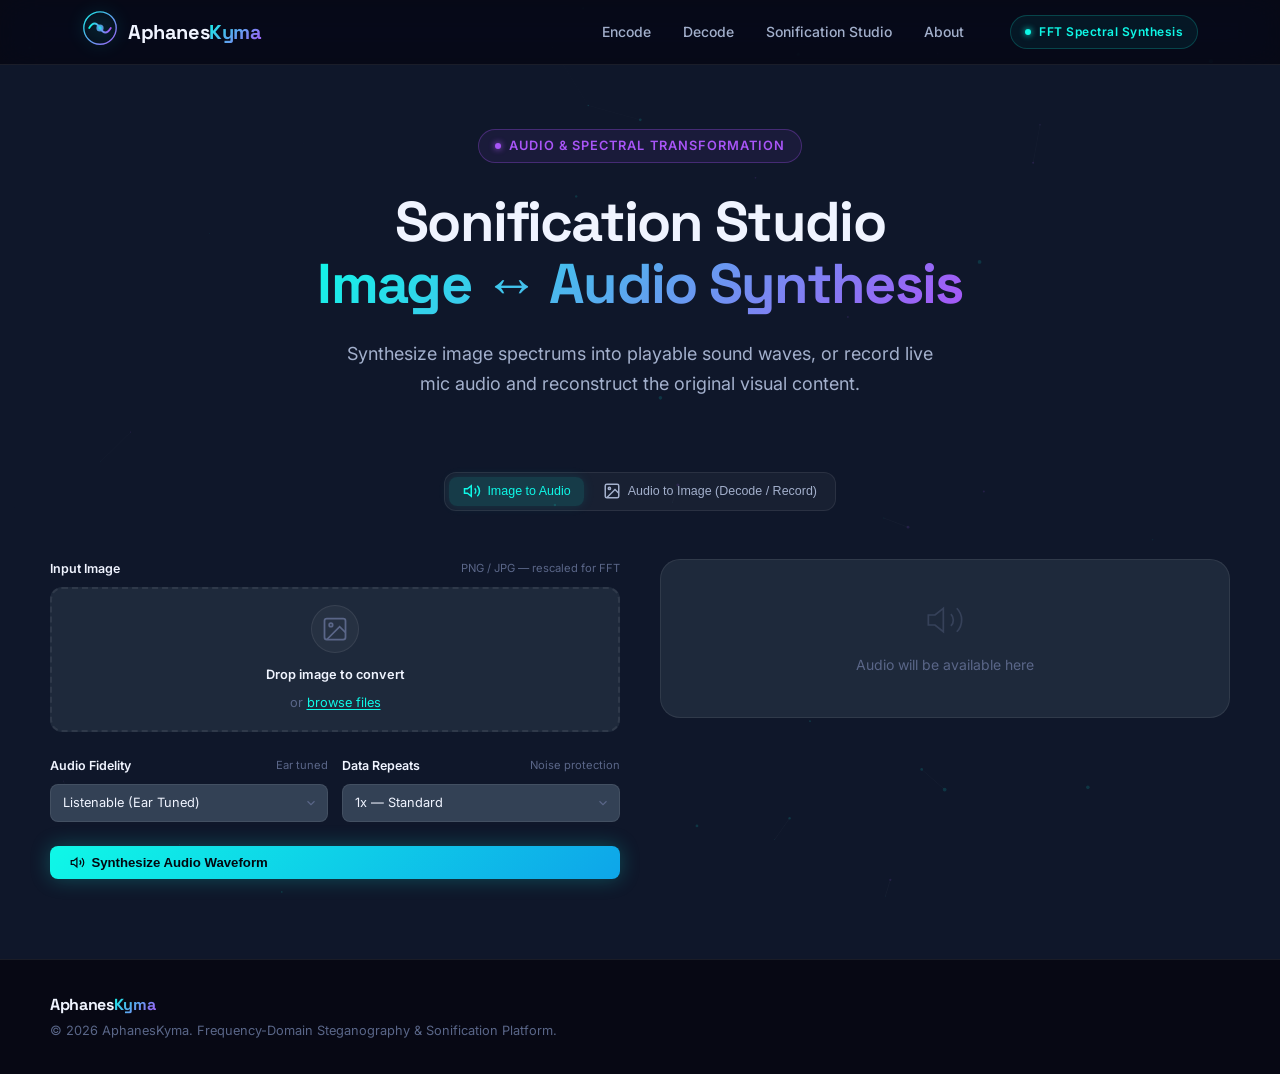
==== commit e9ea0f99: "update ui" ====
--- a/ui/sonification.html
+++ b/ui/sonification.html
@@ -8,7 +8,7 @@
   <link rel="preconnect" href="https://fonts.googleapis.com" />
   <link rel="preconnect" href="https://fonts.gstatic.com" crossorigin />
   <link href="https://fonts.googleapis.com/css2?family=Inter:wght@300;400;500;600;700&family=Space+Grotesk:wght@400;500;600;700&family=JetBrains+Mono:wght@400;500&display=swap" rel="stylesheet" />
-  <link rel="stylesheet" href="style.css" />
+  <link rel="stylesheet" href="style.css?v=4" />
 </head>
 <body>
 
@@ -80,7 +80,7 @@
     ═══════════════════════════════════════ -->
     <section class="studio-section" style="padding-top: 1rem;">
       <div class="section-container">
-        
+
         <!-- Mode Tabs -->
         <div class="payload-switcher" role="tablist" aria-label="Sonification Mode" style="margin: 0 auto 3rem auto;">
           <button id="tab-img2audio" class="payload-tab active" role="tab" aria-selected="true" aria-controls="pane-img2audio">
@@ -98,7 +98,7 @@
         ═══════════════════════════════════════ -->
         <div id="pane-img2audio" class="payload-pane active">
           <div class="studio-grid">
-            
+
             <!-- Left Inputs -->
             <div class="studio-inputs">
               <div class="field-group">
@@ -125,24 +125,8 @@
                 </div>
               </div>
 
-              <!-- Color / Grayscale mode toggle -->
-              <div class="field-group" style="margin-bottom: 0.6rem;">
-                <label class="field-label">Channel Mode</label>
-                <div class="payload-switcher" style="width:100%; margin-bottom:0;" role="group" aria-label="Channel mode">
-                  <button id="enc-mode-gray" class="payload-tab active" type="button" style="flex:1;">
-                    <svg width="13" height="13" viewBox="0 0 24 24" fill="none" stroke="currentColor" stroke-width="2" aria-hidden="true"><rect x="3" y="3" width="18" height="18" rx="2"/><circle cx="8.5" cy="8.5" r="1.5"/><polyline points="21 15 16 10 5 21"/></svg>
-                    Grayscale
-                  </button>
-                  <button id="enc-mode-color" class="payload-tab" type="button" style="flex:1;">
-                    <svg width="13" height="13" viewBox="0 0 24 24" fill="none" stroke="currentColor" stroke-width="2" aria-hidden="true"><circle cx="12" cy="12" r="10"/><path d="M12 2a15.3 15.3 0 0 1 4 10 15.3 15.3 0 0 1-4 10 15.3 15.3 0 0 1-4-10 15.3 15.3 0 0 1 4-10z"/><line x1="2" y1="12" x2="22" y2="12"/></svg>
-                    Color RGB
-                  </button>
-                </div>
-              </div>
-
               <!-- Side-by-side Configuration Sub-modules -->
               <div class="config-row">
-                <!-- Preset selection dropdown -->
                 <div class="field-group">
                   <label class="field-label" for="son-audio-mode">
                     Audio Fidelity
@@ -159,7 +143,6 @@
                   </div>
                 </div>
 
-                <!-- Data Repeats / Robustness dropdown -->
                 <div class="field-group">
                   <label class="field-label" for="son-data-repeats">
                     Data Repeats
@@ -177,22 +160,6 @@
                 </div>
               </div>
 
-              <!-- Chroma subsample (color mode only) -->
-              <div class="field-group" id="enc-chroma-group" hidden>
-                <label class="field-label" for="son-chroma-subsample">
-                  Chroma Subsample
-                  <span class="field-hint">Cb/Cr resolution</span>
-                </label>
-                <div class="select-wrapper">
-                  <select id="son-chroma-subsample" class="field-select">
-                    <option value="2" selected>2× — Half (recommended)</option>
-                    <option value="1">1× — Full (3× audio length)</option>
-                    <option value="4">4× — Quarter (fastest)</option>
-                  </select>
-                  <svg class="select-arrow" width="14" height="14" viewBox="0 0 24 24" fill="none" stroke="currentColor" stroke-width="2" aria-hidden="true"><polyline points="6 9 12 15 18 9"/></svg>
-                </div>
-              </div>
-
               <button class="btn btn-primary btn-large" id="son-encode-btn" type="button">
                 <svg width="15" height="15" viewBox="0 0 24 24" fill="none" stroke="currentColor" stroke-width="2" aria-hidden="true"><polygon points="11 5 6 9 2 9 2 15 6 15 11 19 11 5"/><path d="M15.54 8.46a5 5 0 0 1 0 7.07"/><path d="M19.07 4.93a10 10 0 0 1 0 14.14"/></svg>
                 Synthesize Audio Waveform
@@ -206,7 +173,7 @@
                   <div class="placeholder-icon">
                     <svg width="40" height="40" viewBox="0 0 24 24" fill="none" stroke="currentColor" stroke-width="1" opacity="0.4"><polygon points="11 5 6 9 2 9 2 15 6 15 11 19 11 5"/><path d="M15.54 8.46a5 5 0 0 1 0 7.07"/><path d="M19.07 4.93a10 10 0 0 1 0 14.14"/></svg>
                   </div>
-                  <p>Audio waveform player will appear here</p>
+                  <p>Audio will be available here</p>
                 </div>
 
                 <div class="encode-result" id="son-encode-result" hidden style="width: 100%;">
@@ -246,24 +213,9 @@
         ═══════════════════════════════════════ -->
         <div id="pane-audio2img" class="payload-pane" hidden>
           <div class="studio-grid">
-            
+
             <!-- Left Inputs -->
             <div class="studio-inputs">
-
-              <!-- Color / Grayscale mode toggle -->
-              <div class="field-group" style="margin-bottom: 0.6rem;">
-                <label class="field-label">Channel Mode</label>
-                <div class="payload-switcher" style="width:100%; margin-bottom:0;" role="group" aria-label="Decode channel mode">
-                  <button id="dec-mode-gray" class="payload-tab active" type="button" style="flex:1;">
-                    <svg width="13" height="13" viewBox="0 0 24 24" fill="none" stroke="currentColor" stroke-width="2" aria-hidden="true"><rect x="3" y="3" width="18" height="18" rx="2"/><circle cx="8.5" cy="8.5" r="1.5"/><polyline points="21 15 16 10 5 21"/></svg>
-                    Grayscale
-                  </button>
-                  <button id="dec-mode-color" class="payload-tab" type="button" style="flex:1;">
-                    <svg width="13" height="13" viewBox="0 0 24 24" fill="none" stroke="currentColor" stroke-width="2" aria-hidden="true"><circle cx="12" cy="12" r="10"/><path d="M12 2a15.3 15.3 0 0 1 4 10 15.3 15.3 0 0 1-4 10 15.3 15.3 0 0 1-4-10 15.3 15.3 0 0 1 4-10z"/><line x1="2" y1="12" x2="22" y2="12"/></svg>
-                    Color RGB
-                  </button>
-                </div>
-              </div>
 
               <!-- Source Selection (File Upload vs Live Mic Record) -->
               <div class="field-group">
@@ -307,17 +259,17 @@
                   </div>
                   <h4 id="mic-status-text" style="color: var(--text-1); font-size: 0.875rem; font-weight: 600;">Microphone Idle</h4>
                   <p id="mic-timer-text" style="font-family: 'JetBrains Mono', monospace; color: var(--teal); font-size: 0.95rem; margin: 0.25rem 0 0.75rem;">00:00</p>
-                  
+
                   <div style="display: flex; gap: 0.5rem; justify-content: center; flex-wrap: wrap;">
                     <button class="btn btn-primary" id="btn-mic-record" type="button">Start Recording</button>
                     <button class="btn btn-ghost" id="btn-mic-stop" type="button" disabled>Stop</button>
                   </div>
-                  
+
                   <label style="font-size: 0.75rem; color: var(--text-2); display: flex; align-items: center; gap: 0.4rem; justify-content: center; margin-top: 0.5rem; cursor: pointer;">
                     <input type="checkbox" id="chk-auto-play-source" checked style="accent-color: var(--teal);" />
                     Auto-play generated audio during recording
                   </label>
-                  
+
                   <div id="mic-playback-wrap" hidden style="margin-top: 0.85rem;">
                     <p style="font-size: 0.75rem; color: var(--text-2); margin-bottom: 0.35rem;">Recorded Audio Preview:</p>
                     <audio id="mic-audio-preview" controls style="width: 100%; outline: none; border-radius: 6px;"></audio>
@@ -410,7 +362,7 @@
                   <div class="placeholder-icon">
                     <svg width="40" height="40" viewBox="0 0 24 24" fill="none" stroke="currentColor" stroke-width="1" opacity="0.4"><rect x="3" y="3" width="18" height="18" rx="2"/><circle cx="8.5" cy="8.5" r="1.5"/><polyline points="21 15 16 10 5 21"/></svg>
                   </div>
-                  <p>Reconstructed image will appear here</p>
+                  <p>Image will be available here</p>
                 </div>
 
                 <div class="decode-result-image" id="son-decode-result" hidden style="width: 100%;">
@@ -438,14 +390,6 @@
                       <span class="metric-label">Decode Source</span>
                       <span class="metric-value" id="son-meta-source">—</span>
                     </div>
-                  </div>
-
-                  <!-- Channel source badges (visible only in color mode) -->
-                  <div id="son-color-sources" hidden style="display: flex; gap: 0.4rem; flex-wrap: wrap; margin-bottom: 0.6rem;">
-                    <span style="font-size: 0.72rem; color: var(--text-2); align-self: center;">Channels:</span>
-                    <span class="channel-badge" id="src-badge-Y">Y</span>
-                    <span class="channel-badge" id="src-badge-Cb">Cb</span>
-                    <span class="channel-badge" id="src-badge-Cr">Cr</span>
                   </div>
 
                   <button class="btn btn-decode" id="son-img-download" type="button" style="width: 100%;">
@@ -479,7 +423,7 @@
     </div>
   </footer>
 
-  <script src="app.js?v=2"></script>
-  <script src="sonification.js?v=2"></script>
+  <script src="app.js?v=3"></script>
+  <script src="sonification.js?v=3"></script>
 </body>
 </html>
--- a/ui/style.css
+++ b/ui/style.css
@@ -14,7 +14,7 @@
 
 body {
   font-family: 'Inter', system-ui, sans-serif;
-  background: #06060f;
+  background: var(--bg-0);
   color: #e2e8f0;
   min-height: 100vh;
   overflow-x: hidden;
@@ -30,11 +30,11 @@
   --purple-dim:    #7c3aed;
   --pink:          #ec4899;
 
-  /* Neutrals */
-  --bg-0:          #06060f;
-  --bg-1:          #0d0d1c;
-  --bg-2:          #12122b;
-  --bg-3:          #1a1a38;
+  /* Neutrals - Slate/Navy Lighter Dark Mode */
+  --bg-0:          #0f172a;
+  --bg-1:          #1e293b;
+  --bg-2:          #334155;
+  --bg-3:          #475569;
   --surface:       rgba(255,255,255,0.04);
   --surface-hover: rgba(255,255,255,0.07);
   --border:        rgba(255,255,255,0.08);
@@ -800,12 +800,13 @@
   display: flex;
   flex-direction: column;
   align-items: center;
-  gap: 1rem;
+  gap: 0.75rem;
   color: var(--text-3);
   font-size: 0.875rem;
   text-align: center;
   padding: 2rem;
 }
+
 
 /* Pipeline */
 .pipeline {
@@ -1357,9 +1358,33 @@
   border-radius: var(--radius-lg);
 }
 
-#son-encode-card {
-  min-height: 200px;
+/* Sonification output cards: compact, auto-height, single-state */
+#son-encode-card,
+#son-decode-card,
+#encode-output-card,
+#decode-output-card {
+  min-height: unset;
   padding: 1rem;
+  align-items: stretch;
+  justify-content: flex-start;
+  gap: 0;
+}
+
+/* Only one state should be visible inside sonification cards */
+#son-encode-card > [hidden],
+#son-decode-card > [hidden],
+#encode-output-card > [hidden],
+#decode-output-card > [hidden] {
+  display: none !important;
+}
+
+/* Compact placeholder inside sonification output cards */
+#son-encode-card .output-placeholder,
+#son-decode-card .output-placeholder,
+#encode-output-card .output-placeholder,
+#decode-output-card .output-placeholder {
+  padding: 1.5rem 1rem;
+  gap: 0.5rem;
 }
 
 .success-header {
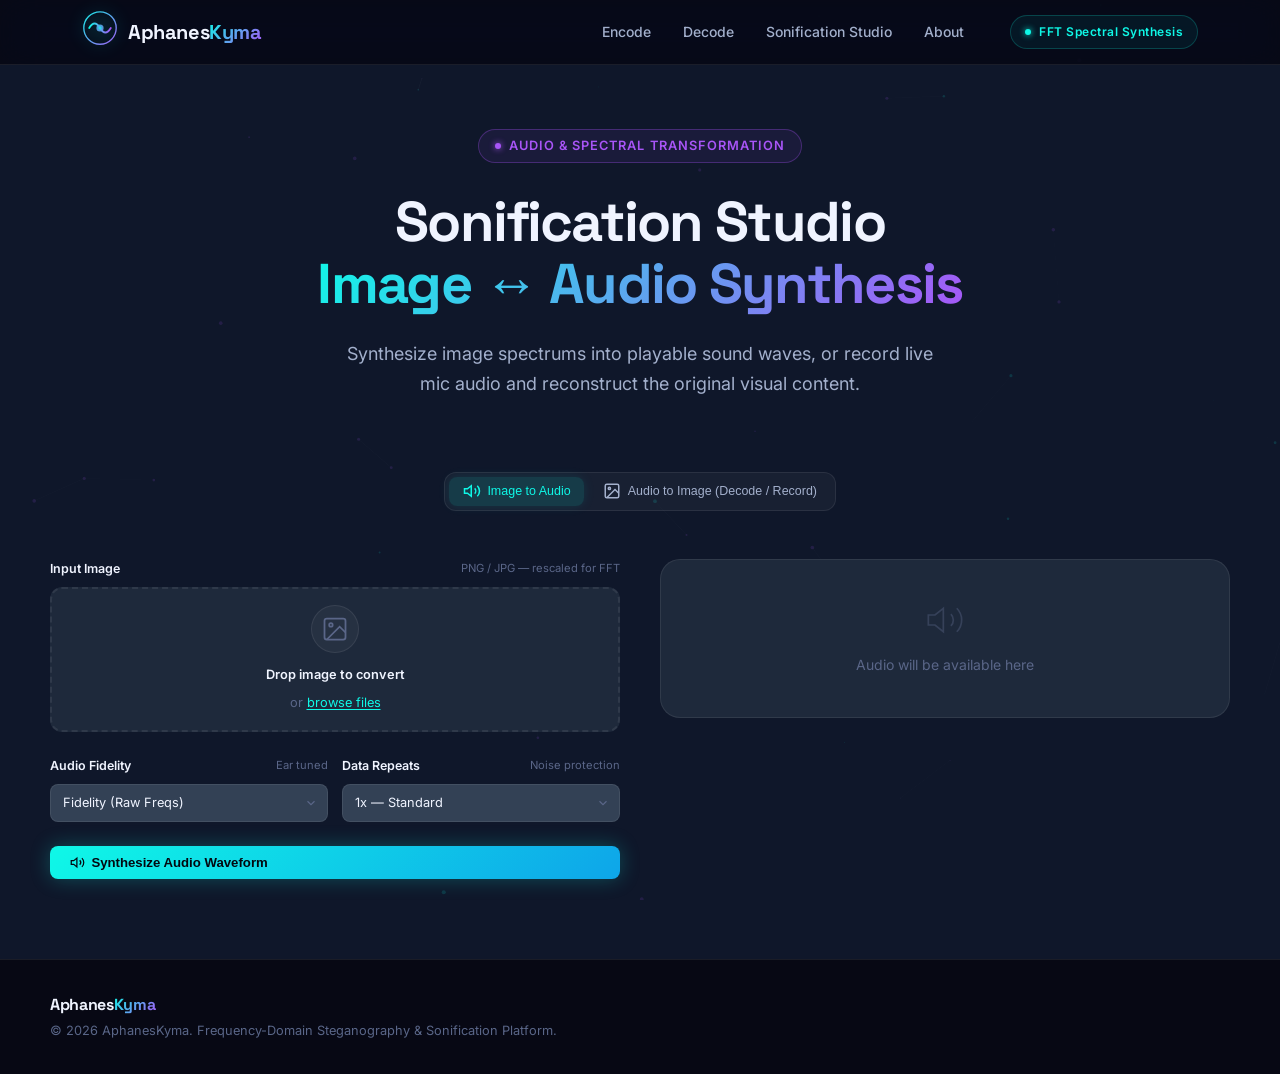
==== commit a71fd3aa: "update" ====
--- a/ui/sonification.html
+++ b/ui/sonification.html
@@ -134,10 +134,8 @@
                   </label>
                   <div class="select-wrapper">
                     <select id="son-audio-mode" class="field-select">
-                      <option value="listenable" selected>Listenable (Ear Tuned)</option>
-                      <option value="fidelity">Fidelity (Raw Freqs)</option>
+                      <option value="fidelity" selected>Fidelity (Raw Freqs)</option>
                       <option value="balanced">Balanced (Smooth)</option>
-                      <option value="very_listenable">Very Listenable (Max)</option>
                     </select>
                     <svg class="select-arrow" width="14" height="14" viewBox="0 0 24 24" fill="none" stroke="currentColor" stroke-width="2" aria-hidden="true"><polyline points="6 9 12 15 18 9"/></svg>
                   </div>
@@ -153,7 +151,6 @@
                       <option value="1" selected>1x — Standard</option>
                       <option value="2">2x — Enhanced</option>
                       <option value="3">3x — High Robustness</option>
-                      <option value="5">5x — Max Redundancy</option>
                     </select>
                     <svg class="select-arrow" width="14" height="14" viewBox="0 0 24 24" fill="none" stroke="currentColor" stroke-width="2" aria-hidden="true"><polyline points="6 9 12 15 18 9"/></svg>
                   </div>
@@ -386,9 +383,6 @@
                       <span class="metric-label">Resolution</span>
                       <span class="metric-value" id="son-meta-dims">—</span>
                     </div>
-                    <div class="metric" role="listitem">
-                      <span class="metric-label">Decode Source</span>
-                      <span class="metric-value" id="son-meta-source">—</span>
                     </div>
                   </div>
 
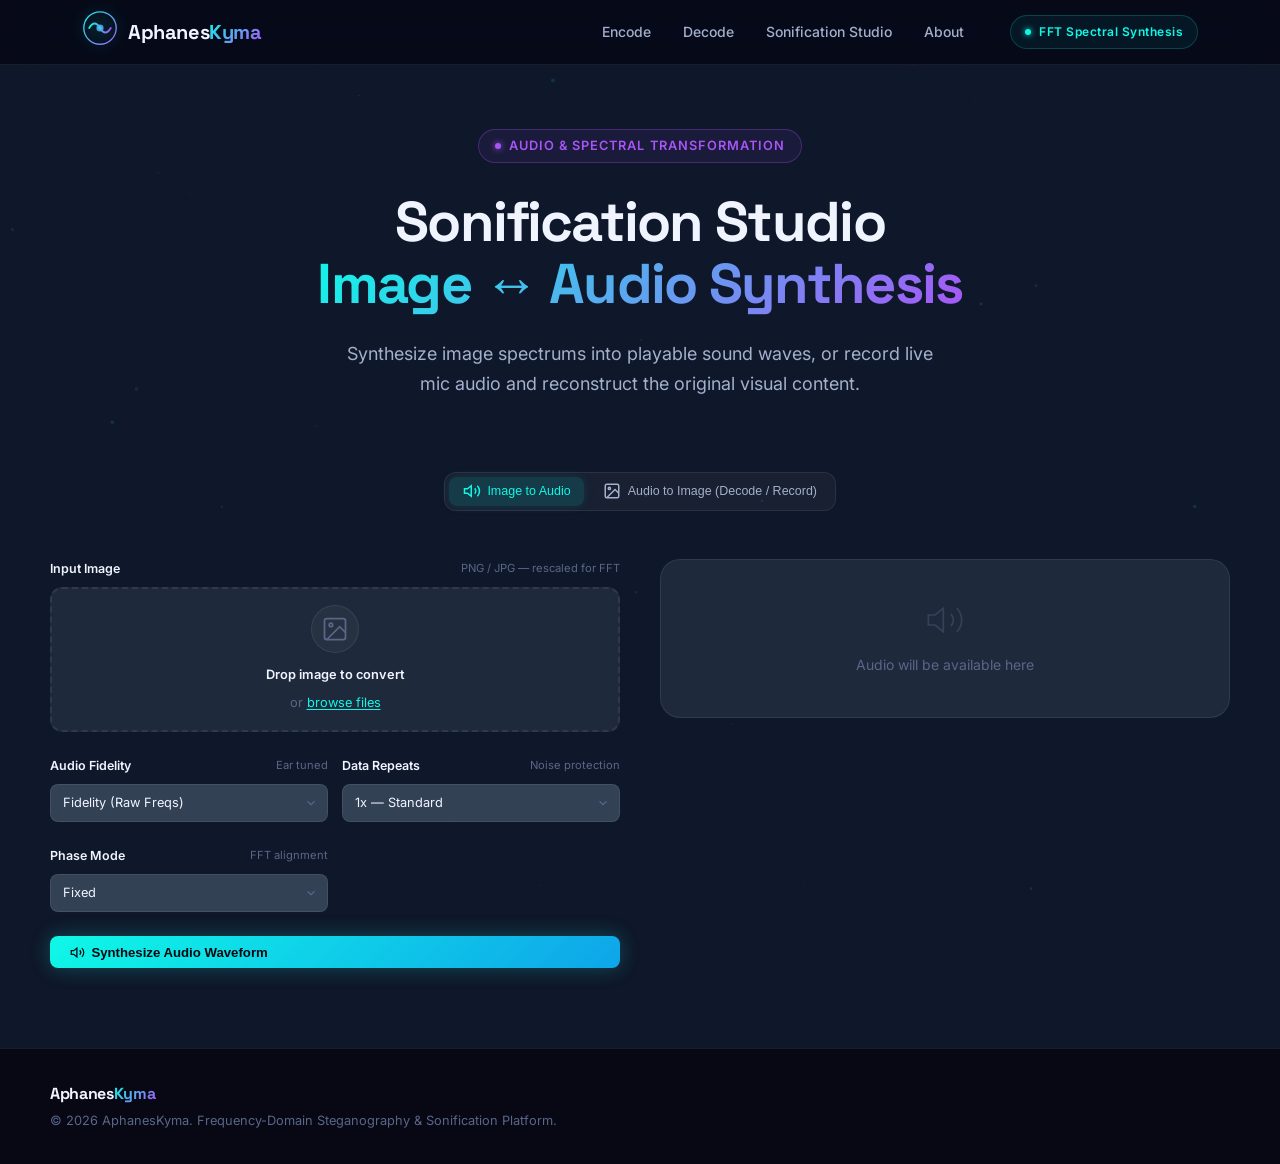
==== commit 6171c48a: "update" ====
--- a/ui/sonification.html
+++ b/ui/sonification.html
@@ -157,6 +157,24 @@
                 </div>
               </div>
 
+              <div class="config-row">
+                <div class="field-group">
+                  <label class="field-label" for="son-phase-mode">
+                    Phase Mode
+                    <span class="field-hint">FFT alignment</span>
+                  </label>
+                  <div class="select-wrapper">
+                    <select id="son-phase-mode" class="field-select">
+                      <option value="fixed" selected>Fixed</option>
+                      <option value="chirp">Chirp</option>
+                      <option value="random_per_row">Random</option>
+                      <option value="minphase">Minphase</option>
+                    </select>
+                    <svg class="select-arrow" width="14" height="14" viewBox="0 0 24 24" fill="none" stroke="currentColor" stroke-width="2" aria-hidden="true"><polyline points="6 9 12 15 18 9"/></svg>
+                  </div>
+                </div>
+              </div>
+
               <button class="btn btn-primary btn-large" id="son-encode-btn" type="button">
                 <svg width="15" height="15" viewBox="0 0 24 24" fill="none" stroke="currentColor" stroke-width="2" aria-hidden="true"><polygon points="11 5 6 9 2 9 2 15 6 15 11 19 11 5"/><path d="M15.54 8.46a5 5 0 0 1 0 7.07"/><path d="M19.07 4.93a10 10 0 0 1 0 14.14"/></svg>
                 Synthesize Audio Waveform
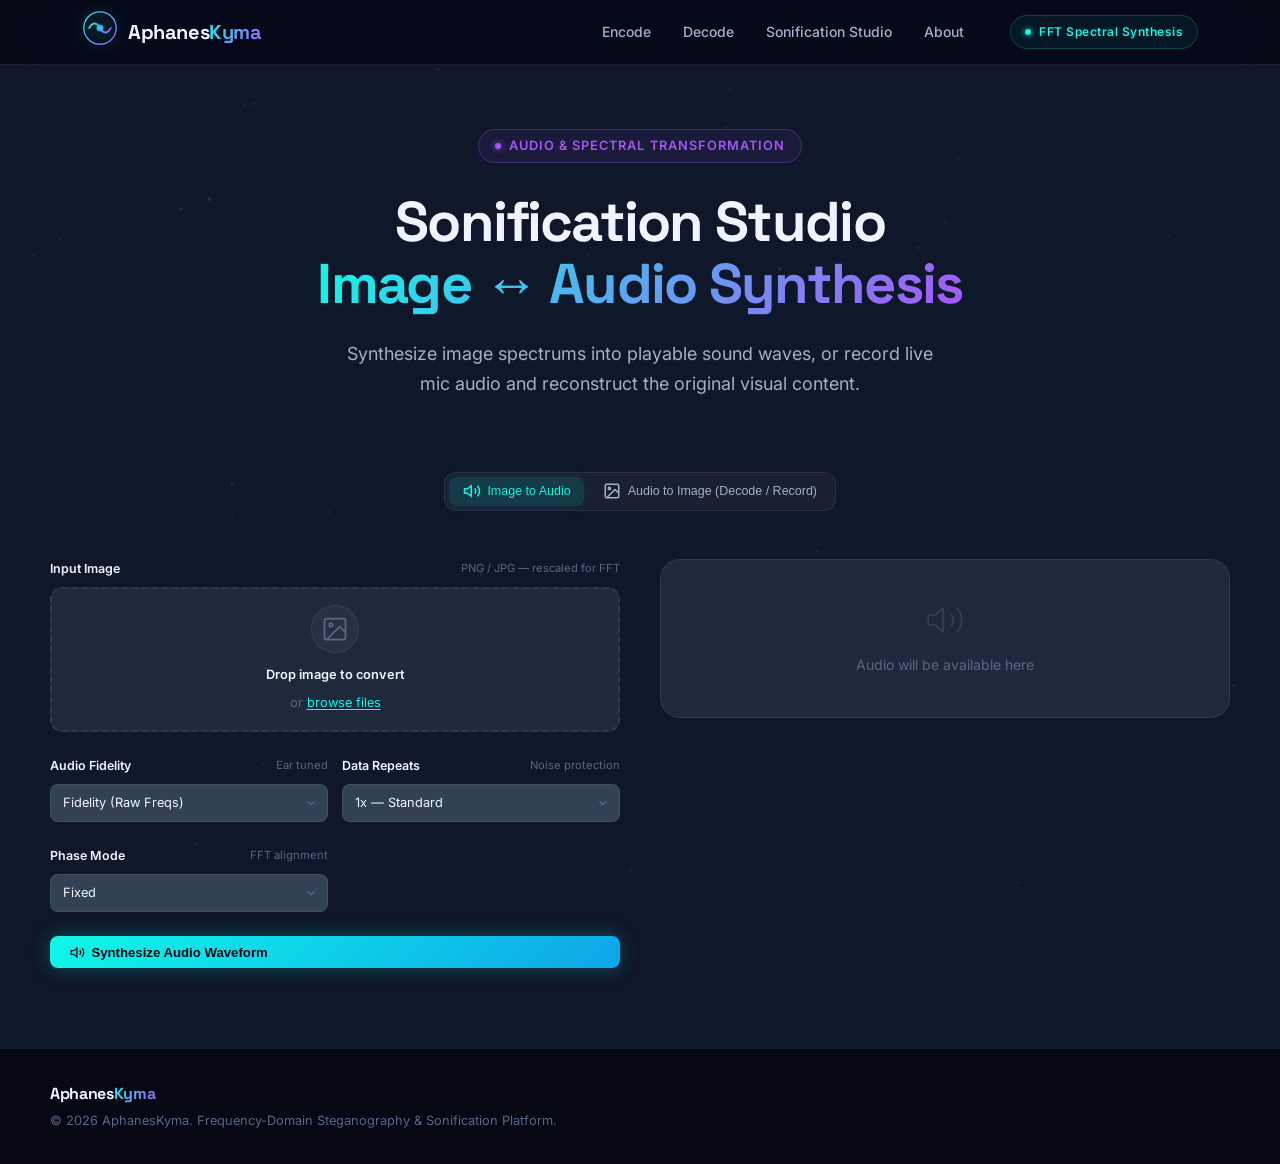
==== commit a86c6f79: "ui update" ====
--- a/ui/sonification.html
+++ b/ui/sonification.html
@@ -8,7 +8,7 @@
   <link rel="preconnect" href="https://fonts.googleapis.com" />
   <link rel="preconnect" href="https://fonts.gstatic.com" crossorigin />
   <link href="https://fonts.googleapis.com/css2?family=Inter:wght@300;400;500;600;700&family=Space+Grotesk:wght@400;500;600;700&family=JetBrains+Mono:wght@400;500&display=swap" rel="stylesheet" />
-  <link rel="stylesheet" href="style.css?v=4" />
+  <link rel="stylesheet" href="style.css?v=5" />
 </head>
 <body>
 
@@ -388,7 +388,7 @@
                     </div>
                   </div>
 
-                  <div style="position: relative; margin: 0.75rem 0;">
+                  <div style="position: relative; margin: 0.75rem 0; width: 100%;">
                     <img id="son-result-img" alt="Reconstructed image" class="result-image" />
                   </div>
 
@@ -400,7 +400,6 @@
                     <div class="metric" role="listitem">
                       <span class="metric-label">Resolution</span>
                       <span class="metric-value" id="son-meta-dims">—</span>
-                    </div>
                     </div>
                   </div>
 
@@ -436,6 +435,6 @@
   </footer>
 
   <script src="app.js?v=3"></script>
-  <script src="sonification.js?v=3"></script>
+  <script src="sonification.js?v=4"></script>
 </body>
 </html>
--- a/ui/style.css
+++ b/ui/style.css
@@ -698,18 +698,25 @@
 
 /* Drop preview */
 .drop-preview {
-  position: absolute;
-  inset: 0;
+  position: relative;   /* was absolute – now expands the drop zone */
+  width: 100%;
   display: flex;
   flex-direction: column;
 }
 .drop-preview img {
   width: 100%;
-  height: 100%;
-  object-fit: cover;
+  height: auto;
+  display: block;
+  object-fit: contain;
   border-radius: calc(var(--radius-lg) - 2px);
 }
 .drop-preview.small img { border-radius: calc(var(--radius-lg) - 2px); }
+
+/* Shrink the drop zone to hug the image when a preview is active */
+.drop-zone:has(.drop-preview:not([hidden])) {
+  padding: 0;
+  min-height: 0;
+}
 
 .preview-overlay {
   position: absolute;
@@ -793,7 +800,6 @@
   padding: 2rem;
   gap: 1.5rem;
   position: relative;
-  overflow: hidden;
 }
 
 .output-placeholder {
@@ -894,7 +900,14 @@
 }
 
 .result-image-wrap { position: relative; border-radius: var(--radius-lg); overflow: hidden; }
-.result-image { width: 100%; border-radius: var(--radius-lg); display: block; max-height: 300px; object-fit: cover; }
+.result-image {
+  width: 100%;
+  height: auto;
+  max-width: 100%;
+  border-radius: var(--radius-lg);
+  display: block;
+  object-fit: contain;
+}
 .result-image:not([src]), .result-image[src=""] { display: none !important; }
 
 .result-badge {
